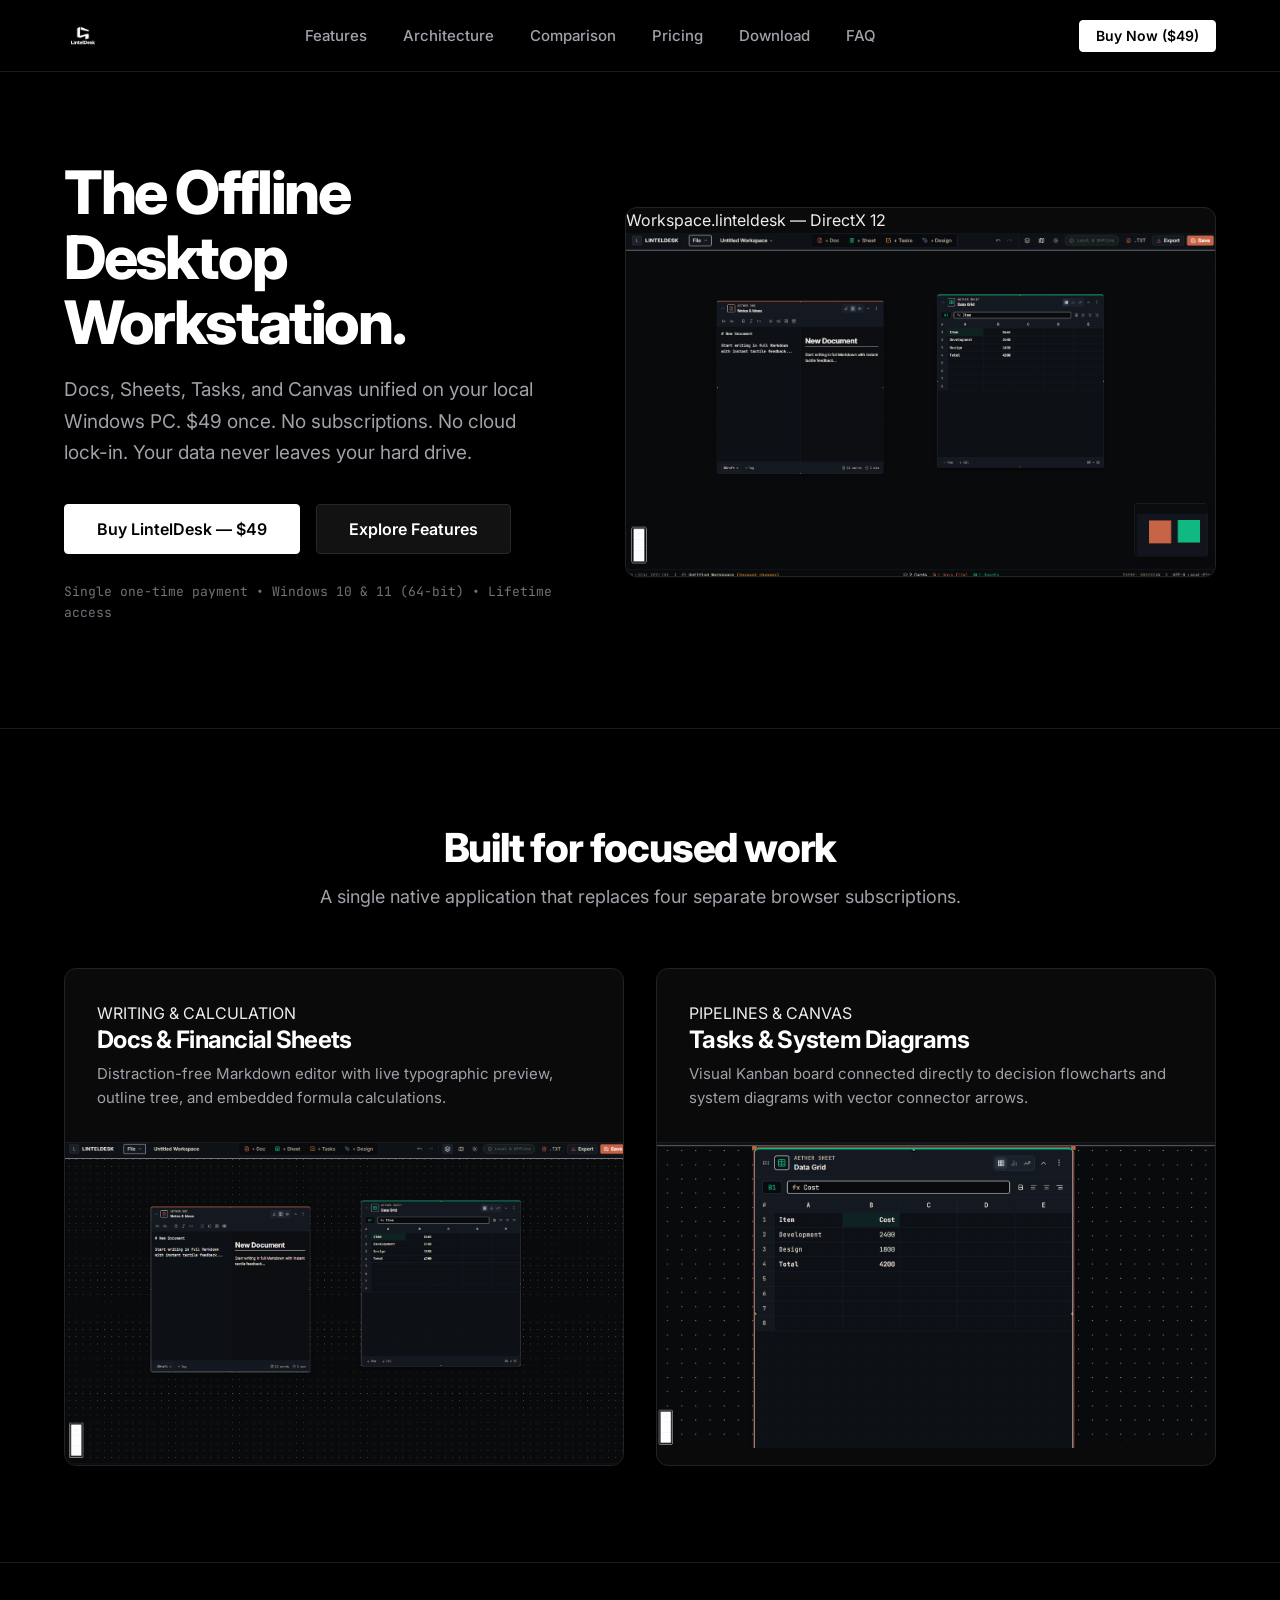
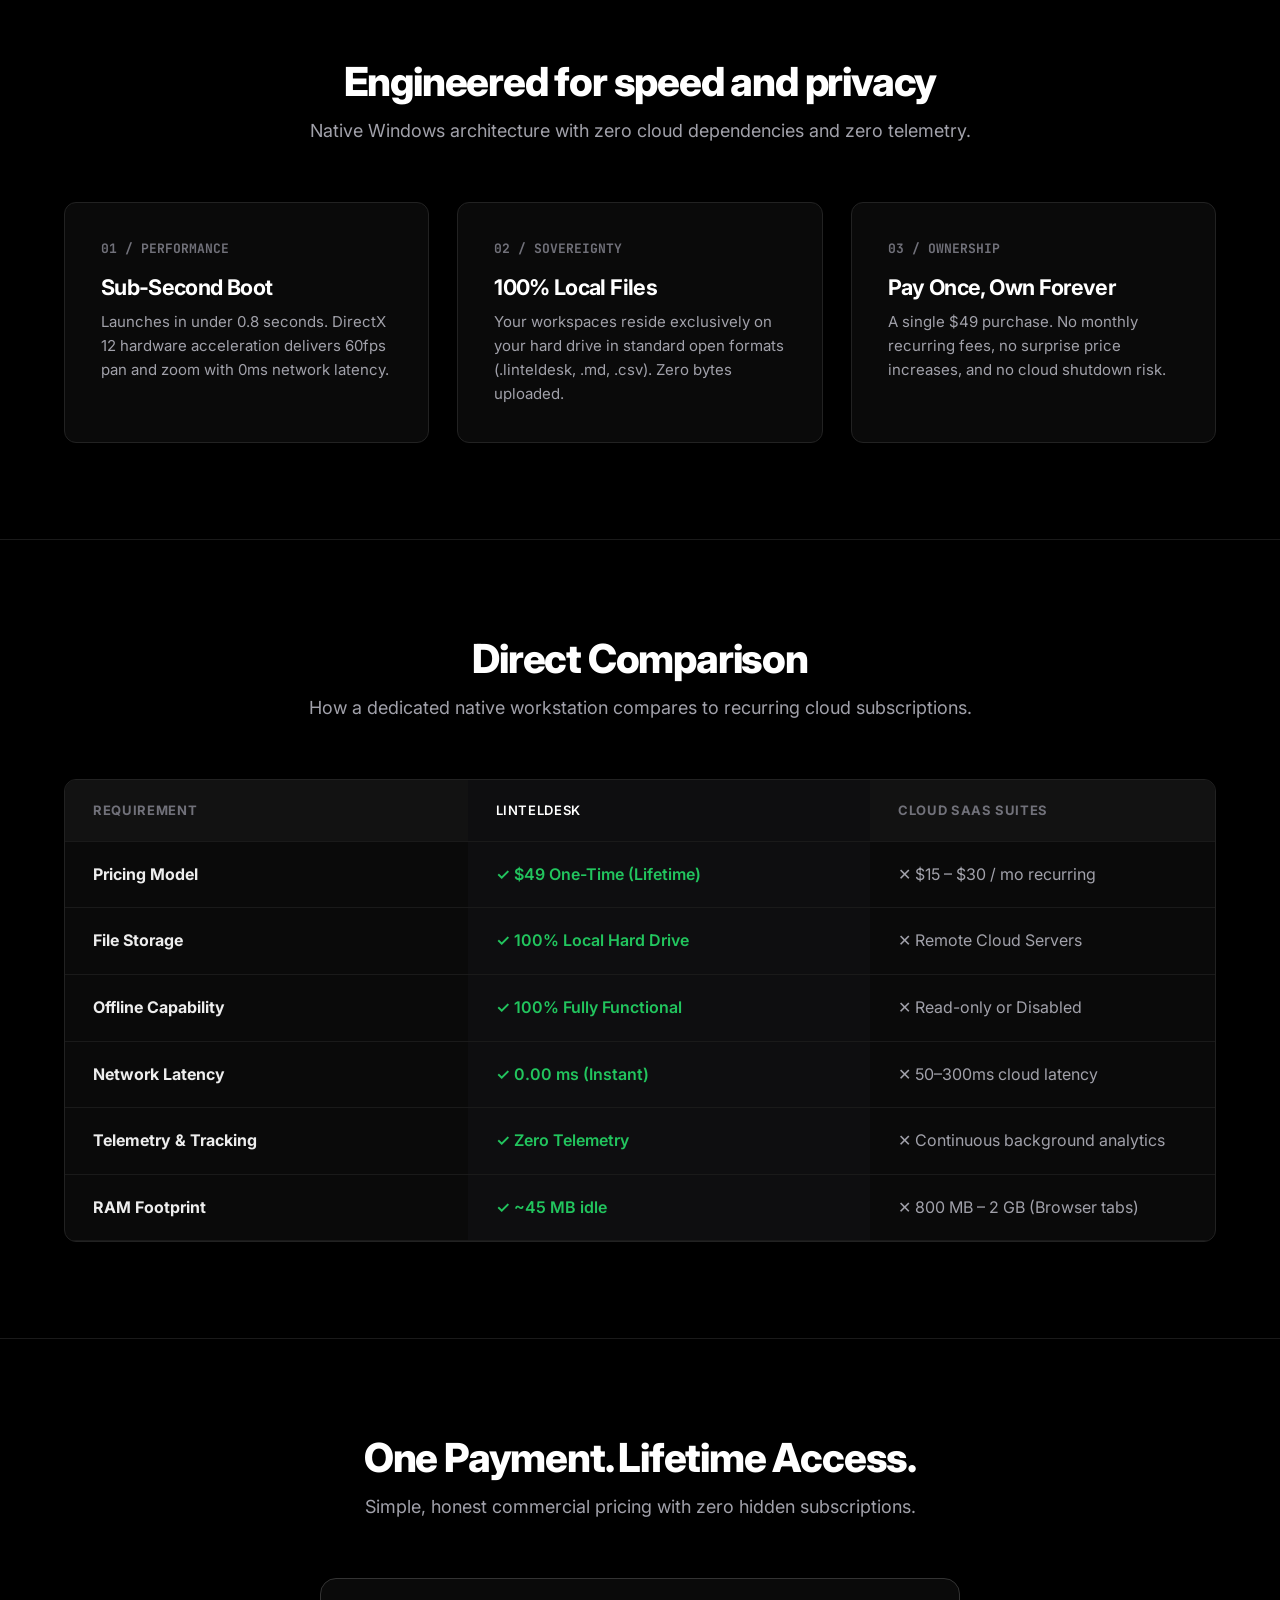
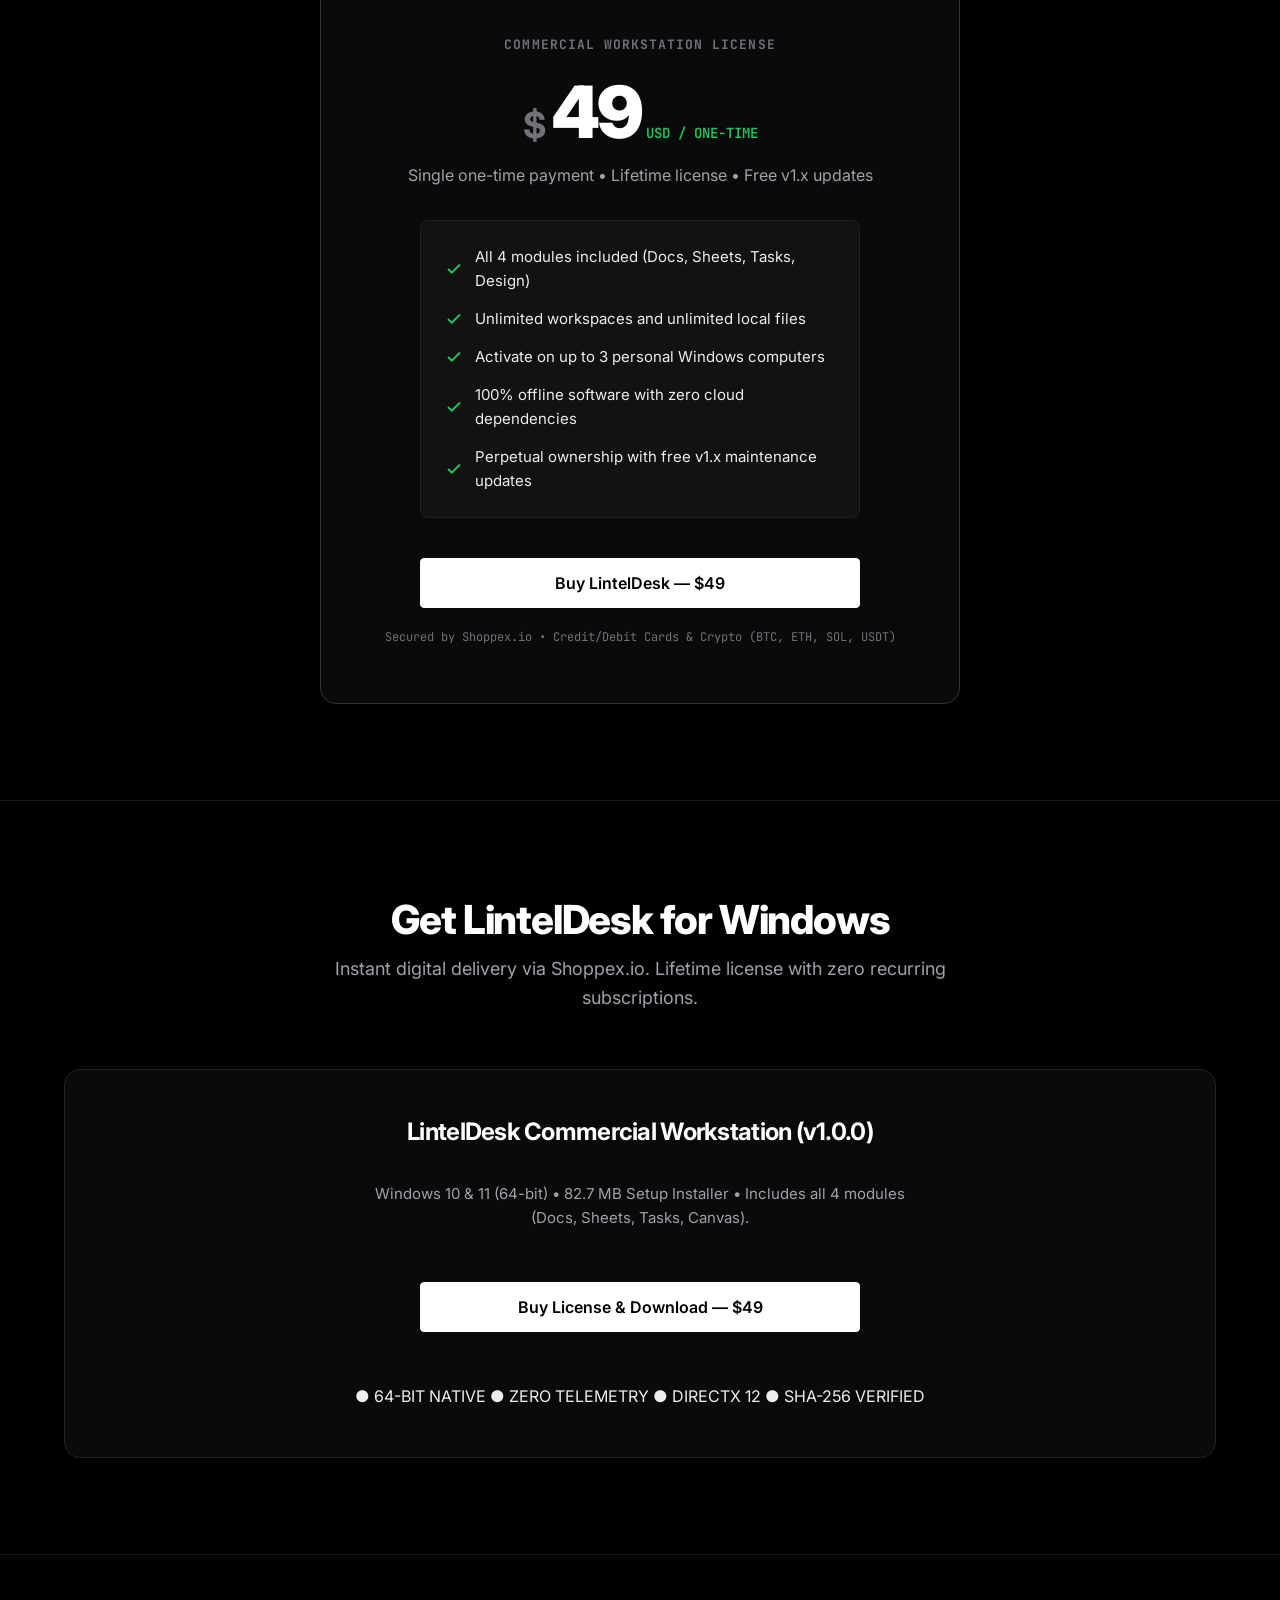
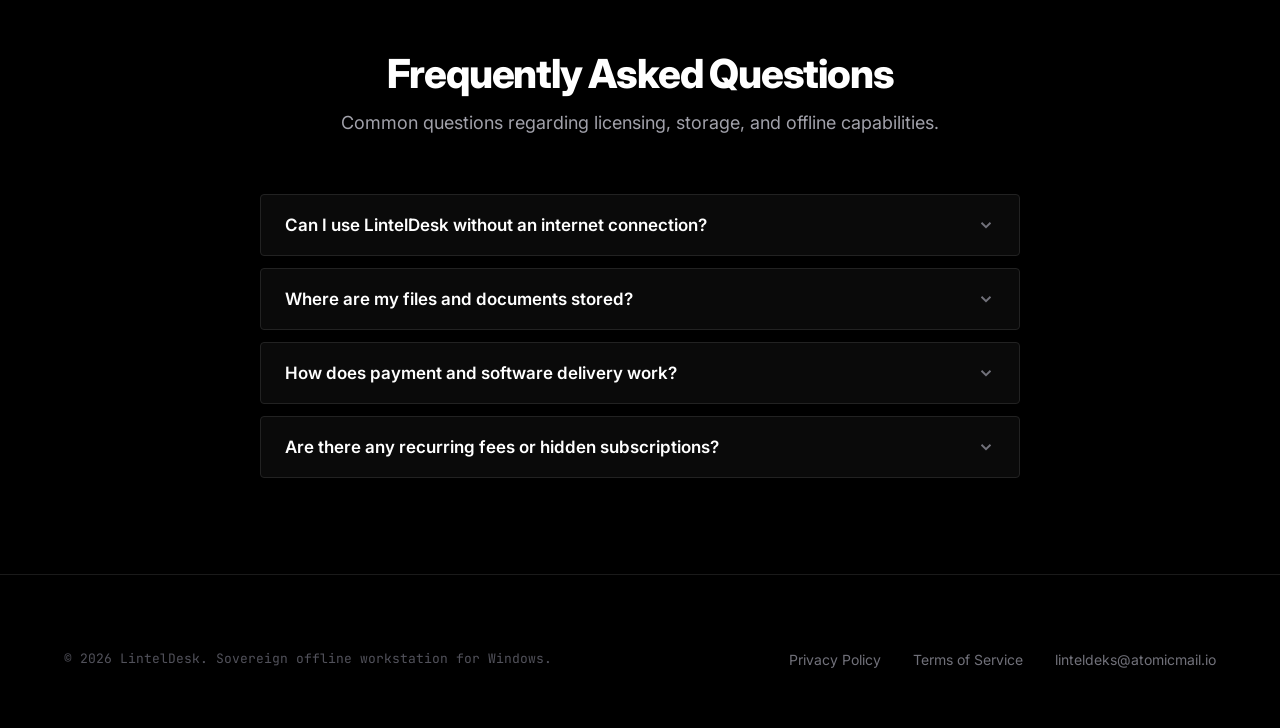
==== index.html @ 16b90970 "Update print statement from 'Hello' to 'Goodbye'" ====
<!DOCTYPE html>
<html lang="en">
<head>
  <meta charset="UTF-8" />
  <meta name="viewport" content="width=device-width, initial-scale=1.0" />
  <title>LintelDesk — The Offline Desktop Workstation for Windows</title>
  
  <meta name="description" content="Docs, Sheets, Tasks, and Canvas unified on your local machine. $49 once. No subscriptions. No cloud lock-in." />
  <meta name="theme-color" content="#000000" />

  <link rel="preconnect" href="https://fonts.googleapis.com" />
  <link rel="preconnect" href="https://fonts.gstatic.com" crossorigin />
  <link href="https://fonts.googleapis.com/css2?family=Inter:wght@400;500;600;700;800;900&family=JetBrains+Mono:wght@400;500;600;700&display=swap" rel="stylesheet" />

  <link rel="stylesheet" href="styles.css" />

  <script type="application/ld+json">
  {
    "@context": "https://schema.org",
    "@type": "SoftwareApplication",
    "name": "LintelDesk",
    "operatingSystem": "Windows 10, Windows 11 (64-bit)",
    "applicationCategory": "ProductivityApplication",
    "offers": {
      "@type": "Offer",
      "price": "49.00",
      "priceCurrency": "USD"
    }
  }
  </script>
</head>
<body>

  <!-- Top Navigation -->
  <header class="header">
    <div class="container nav-row">
      <a href="#hero" class="brand-link" aria-label="LintelDesk Home">
        <img src="images/logo.png" alt="LintelDesk Logo" class="brand-logo-img" />
      </a>

      <nav>
        <ul class="nav-menu">
          <li><a href="#features" class="nav-link">Features</a></li>
          <li><a href="#architecture" class="nav-link">Architecture</a></li>
          <li><a href="#comparison" class="nav-link">Comparison</a></li>
          <li><a href="#pricing" class="nav-link">Pricing</a></li>
          <li><a href="#download" class="nav-link">Download</a></li>
          <li><a href="#faq" class="nav-link">FAQ</a></li>
        </ul>
      </nav>

      <div style="display: flex; align-items: center; gap: 1rem;">
        <a href="https://checkout.shoppex.io/pay/pl_1790201548_01a0cc23-e24a-76c8-9da7-486e7e6eb278_e0582c93fb455dad34afa04b" target="_blank" rel="noopener noreferrer" class="btn btn-primary btn-sm">
          Buy Now ($49)
        </a>
        <button class="mobile-toggle" aria-label="Open Menu">
          <svg width="20" height="20" viewBox="0 0 24 24" fill="none" stroke="currentColor" stroke-width="2"><line x1="3" y1="12" x2="21" y2="12"></line><line x1="3" y1="6" x2="21" y2="6"></line><line x1="3" y1="18" x2="21" y2="18"></line></svg>
        </button>
      </div>
    </div>
  </header>

  <main>
    <!-- Hero Section -->
    <section class="hero" id="hero">
      <div class="container hero-grid">
        
        <div class="hero-content">
          <h1>
            The Offline Desktop Workstation.
          </h1>

          <p>
            Docs, Sheets, Tasks, and Canvas unified on your local Windows PC. $49 once. No subscriptions. No cloud lock-in. Your data never leaves your hard drive.
          </p>

          <div class="hero-actions">
            <a href="https://checkout.shoppex.io/pay/pl_1790201548_01a0cc23-e24a-76c8-9da7-486e7e6eb278_e0582c93fb455dad34afa04b" target="_blank" rel="noopener noreferrer" class="btn btn-primary btn-lg">
              Buy LintelDesk — $49
            </a>
            <a href="#features" class="btn btn-secondary btn-lg">
              Explore Features
            </a>
          </div>

          <div class="hero-meta">
            Single one-time payment • Windows 10 &amp; 11 (64-bit) • Lifetime access
          </div>
        </div>

        <div class="hero-visual">
          <div class="hero-frame">
            <div class="window-topbar">
              <div class="window-dots">
                <span class="w-dot"></span>
                <span class="w-dot"></span>
                <span class="w-dot"></span>
              </div>
              <div class="window-tab-title">Workspace.linteldesk — DirectX 12</div>
              <div style="width: 36px;"></div>
            </div>
            <img src="images/workstation-canvas.png" alt="LintelDesk Workstation Interface" />
          </div>
        </div>

      </div>
    </section>

    <div class="section-divider"></div>

    <!-- Core Features Showcase -->
    <section class="section" id="features">
      <div class="container">
        
        <div class="section-head">
          <h2>Built for focused work</h2>
          <p>
            A single native application that replaces four separate browser subscriptions.
          </p>
        </div>

        <div class="features-grid">
          
          <div class="feature-card">
            <div class="feature-card-content">
              <span class="feature-tag">WRITING &amp; CALCULATION</span>
              <h3>Docs &amp; Financial Sheets</h3>
              <p>
                Distraction-free Markdown editor with live typographic preview, outline tree, and embedded formula calculations.
              </p>
            </div>
            <div class="feature-card-media">
              <img src="images/docs-split-editor.png" alt="LintelDesk Split Markdown Editor" />
            </div>
          </div>

          <div class="feature-card">
            <div class="feature-card-content">
              <span class="feature-tag">PIPELINES &amp; CANVAS</span>
              <h3>Tasks &amp; System Diagrams</h3>
              <p>
                Visual Kanban board connected directly to decision flowcharts and system diagrams with vector connector arrows.
              </p>
            </div>
            <div class="feature-card-media">
              <img src="images/tasks-canvas-diagram.png" alt="LintelDesk Kanban Sprint Board with Canvas Diagrams" />
            </div>
          </div>

        </div>

      </div>
    </section>

    <div class="section-divider"></div>

    <!-- Architecture Pillars -->
    <section class="section" id="architecture">
      <div class="container">
        
        <div class="section-head">
          <h2>Engineered for speed and privacy</h2>
          <p>
            Native Windows architecture with zero cloud dependencies and zero telemetry.
          </p>
        </div>

        <div class="pillars-grid">
          
          <div class="pillar-card">
            <span class="pillar-num">01 / PERFORMANCE</span>
            <h3>Sub-Second Boot</h3>
            <p>
              Launches in under 0.8 seconds. DirectX 12 hardware acceleration delivers 60fps pan and zoom with 0ms network latency.
            </p>
          </div>

          <div class="pillar-card">
            <span class="pillar-num">02 / SOVEREIGNTY</span>
            <h3>100% Local Files</h3>
            <p>
              Your workspaces reside exclusively on your hard drive in standard open formats (.linteldesk, .md, .csv). Zero bytes uploaded.
            </p>
          </div>

          <div class="pillar-card">
            <span class="pillar-num">03 / OWNERSHIP</span>
            <h3>Pay Once, Own Forever</h3>
            <p>
              A single $49 purchase. No monthly recurring fees, no surprise price increases, and no cloud shutdown risk.
            </p>
          </div>

        </div>

      </div>
    </section>

    <div class="section-divider"></div>

    <!-- Comparison Table -->
    <section class="section" id="comparison">
      <div class="container">
        
        <div class="section-head">
          <h2>Direct Comparison</h2>
          <p>
            How a dedicated native workstation compares to recurring cloud subscriptions.
          </p>
        </div>

        <div class="comp-card">
          <table class="comp-table">
            <thead>
              <tr>
                <th style="width: 35%;">Requirement</th>
                <th class="highlight-col" style="width: 35%;">LintelDesk</th>
                <th style="width: 30%;">Cloud SaaS Suites</th>
              </tr>
            </thead>
            <tbody>
              <tr>
                <td><strong>Pricing Model</strong></td>
                <td class="highlight-col">✓ $49 One-Time (Lifetime)</td>
                <td style="color:#A1A1AA;">✕ $15 – $30 / mo recurring</td>
              </tr>
              <tr>
                <td><strong>File Storage</strong></td>
                <td class="highlight-col">✓ 100% Local Hard Drive</td>
                <td style="color:#A1A1AA;">✕ Remote Cloud Servers</td>
              </tr>
              <tr>
                <td><strong>Offline Capability</strong></td>
                <td class="highlight-col">✓ 100% Fully Functional</td>
                <td style="color:#A1A1AA;">✕ Read-only or Disabled</td>
              </tr>
              <tr>
                <td><strong>Network Latency</strong></td>
                <td class="highlight-col">✓ 0.00 ms (Instant)</td>
                <td style="color:#A1A1AA;">✕ 50–300ms cloud latency</td>
              </tr>
              <tr>
                <td><strong>Telemetry &amp; Tracking</strong></td>
                <td class="highlight-col">✓ Zero Telemetry</td>
                <td style="color:#A1A1AA;">✕ Continuous background analytics</td>
              </tr>
              <tr>
                <td><strong>RAM Footprint</strong></td>
                <td class="highlight-col">✓ ~45 MB idle</td>
                <td style="color:#A1A1AA;">✕ 800 MB – 2 GB (Browser tabs)</td>
              </tr>
            </tbody>
          </table>
        </div>

      </div>
    </section>

    <div class="section-divider"></div>

    <!-- Pricing Section -->
    <section class="section" id="pricing">
      <div class="container">
        
        <div class="section-head">
          <h2>One Payment. Lifetime Access.</h2>
          <p>
            Simple, honest commercial pricing with zero hidden subscriptions.
          </p>
        </div>

        <div class="pricing-wrapper">
          <div class="pricing-card">
            
            <div class="pricing-plan-title">
              Commercial Workstation License
            </div>

            <div class="pricing-price-row">
              <span class="pricing-currency">$</span>
              <span class="pricing-number">49</span>
              <span class="pricing-term">USD / ONE-TIME</span>
            </div>

            <p class="pricing-desc">
              Single one-time payment • Lifetime license • Free v1.x updates
            </p>

            <ul class="pricing-features-list">
              <li class="pricing-feature-line">
                <svg width="18" height="18" viewBox="0 0 24 24" fill="none" stroke="currentColor" stroke-width="2.5"><polyline points="20 6 9 17 4 12"></polyline></svg>
                <span>All 4 modules included (Docs, Sheets, Tasks, Design)</span>
              </li>
              <li class="pricing-feature-line">
                <svg width="18" height="18" viewBox="0 0 24 24" fill="none" stroke="currentColor" stroke-width="2.5"><polyline points="20 6 9 17 4 12"></polyline></svg>
                <span>Unlimited workspaces and unlimited local files</span>
              </li>
              <li class="pricing-feature-line">
                <svg width="18" height="18" viewBox="0 0 24 24" fill="none" stroke="currentColor" stroke-width="2.5"><polyline points="20 6 9 17 4 12"></polyline></svg>
                <span>Activate on up to 3 personal Windows computers</span>
              </li>
              <li class="pricing-feature-line">
                <svg width="18" height="18" viewBox="0 0 24 24" fill="none" stroke="currentColor" stroke-width="2.5"><polyline points="20 6 9 17 4 12"></polyline></svg>
                <span>100% offline software with zero cloud dependencies</span>
              </li>
              <li class="pricing-feature-line">
                <svg width="18" height="18" viewBox="0 0 24 24" fill="none" stroke="currentColor" stroke-width="2.5"><polyline points="20 6 9 17 4 12"></polyline></svg>
                <span>Perpetual ownership with free v1.x maintenance updates</span>
              </li>
            </ul>

            <a href="https://checkout.shoppex.io/pay/pl_1790201548_01a0cc23-e24a-76c8-9da7-486e7e6eb278_e0582c93fb455dad34afa04b" target="_blank" rel="noopener noreferrer" class="btn btn-primary btn-lg" style="width: 100%; max-width: 440px;">
              Buy LintelDesk — $49
            </a>

            <div class="payment-badges-row">
              Secured by Shoppex.io • Credit/Debit Cards &amp; Crypto (BTC, ETH, SOL, USDT)
            </div>

          </div>
        </div>

      </div>
    </section>

    <div class="section-divider"></div>

    <!-- Access Section -->
    <section class="section" id="download">
      <div class="container">
        
        <div class="section-head">
          <h2>Get LintelDesk for Windows</h2>
          <p>
            Instant digital delivery via Shoppex.io. Lifetime license with zero recurring subscriptions.
          </p>
        </div>

        <div class="download-card" style="text-align: center; align-items: center;">
          <h3 style="font-size: 1.5rem; margin-bottom: 0.5rem;">LintelDesk Commercial Workstation (v1.0.0)</h3>
          <p style="font-size: 0.9375rem; color: var(--text-secondary); max-width: 540px; margin-bottom: 1.5rem;">
            Windows 10 &amp; 11 (64-bit) • 82.7 MB Setup Installer • Includes all 4 modules (Docs, Sheets, Tasks, Canvas).
          </p>

          <a href="https://checkout.shoppex.io/pay/pl_1790201548_01a0cc23-e24a-76c8-9da7-486e7e6eb278_e0582c93fb455dad34afa04b" target="_blank" rel="noopener noreferrer" class="btn btn-primary btn-lg" style="width: 100%; max-width: 440px;">
            Buy License &amp; Download — $49
          </a>

          <div class="download-specs-bar" style="margin-top: 1.5rem;">
            <span>● 64-BIT NATIVE</span>
            <span>● ZERO TELEMETRY</span>
            <span>● DIRECTX 12</span>
            <span>● SHA-256 VERIFIED</span>
          </div>
        </div>

      </div>
    </section>

    <div class="section-divider"></div>

    <!-- FAQ Section -->
    <section class="section" id="faq">
      <div class="container">
        
        <div class="section-head">
          <h2>Frequently Asked Questions</h2>
          <p>Common questions regarding licensing, storage, and offline capabilities.</p>
        </div>

        <div class="faq-container">
          
          <div class="faq-item">
            <button class="faq-trigger">
              <span>Can I use LintelDesk without an internet connection?</span>
              <svg class="faq-icon" width="18" height="18" viewBox="0 0 24 24" fill="none" stroke="currentColor" stroke-width="2.5"><polyline points="6 9 12 15 18 9"></polyline></svg>
            </button>
            <div class="faq-content">
              <p>
                Yes, 100%. LintelDesk is built as an offline desktop workstation. Once downloaded, you can use it indefinitely with zero network connectivity.
              </p>
            </div>
          </div>

          <div class="faq-item">
            <button class="faq-trigger">
              <span>Where are my files and documents stored?</span>
              <svg class="faq-icon" width="18" height="18" viewBox="0 0 24 24" fill="none" stroke="currentColor" stroke-width="2.5"><polyline points="6 9 12 15 18 9"></polyline></svg>
            </button>
            <div class="faq-content">
              <p>
                All your files are stored locally on your hard drive in standard open formats (.linteldesk, .md, .csv, .json, .png). We never access, store, or transmit your documents.
              </p>
            </div>
          </div>

          <div class="faq-item">
            <button class="faq-trigger">
              <span>How does payment and software delivery work?</span>
              <svg class="faq-icon" width="18" height="18" viewBox="0 0 24 24" fill="none" stroke="currentColor" stroke-width="2.5"><polyline points="6 9 12 15 18 9"></polyline></svg>
            </button>
            <div class="faq-content">
              <p>
                Payments are securely processed via Shoppex.io with Credit/Debit cards or Cryptocurrency. Immediately after purchase, you are redirected directly to download your software installer.
              </p>
            </div>
          </div>

          <div class="faq-item">
            <button class="faq-trigger">
              <span>Are there any recurring fees or hidden subscriptions?</span>
              <svg class="faq-icon" width="18" height="18" viewBox="0 0 24 24" fill="none" stroke="currentColor" stroke-width="2.5"><polyline points="6 9 12 15 18 9"></polyline></svg>
            </button>
            <div class="faq-content">
              <p>
                None. LintelDesk is strictly a single one-time payment of $49 USD. There are no subscriptions, monthly fees, or paywalled features.
              </p>
            </div>
          </div>

        </div>

      </div>
    </section>

  </main>

  <!-- Clean Minimalist Footer -->
  <footer class="footer">
    <div class="container footer-inner">
      <div class="footer-copy">
        © 2026 LintelDesk. Sovereign offline workstation for Windows.
      </div>

      <ul class="footer-links-list">
        <li><a href="privacy.html" class="footer-link">Privacy Policy</a></li>
        <li><a href="terms.html" class="footer-link">Terms of Service</a></li>
        <li><a href="mailto:linteldeks@atomicmail.io" class="footer-link">linteldeks@atomicmail.io</a></li>
      </ul>
    </div>
  </footer>

  <script src="app.js"></script>
</body>
</html>
---- styles.css ----
﻿/* ==========================================================================
   LINTELDESK — Premium Monochromatic Workstation Design System
   Pure Black, High-Contrast Typography, Real Hardware Software Aesthetic
   ========================================================================== */

:root {
  /* Solid Pure Black & Minimalist Dark Surfaces */
  --bg-black: #000000;
  --bg-surface-1: #0A0A0A;
  --bg-surface-2: #121212;
  --bg-surface-3: #18181B;
  --bg-surface-hover: #202024;
  
  /* Precision 1px Structural Borders */
  --border-subtle: #222222;
  --border-muted: #1A1A1A;
  --border-strong: #333333;
  --border-white: #FFFFFF;
  
  /* High-Contrast Typography */
  --text-white: #FFFFFF;
  --text-primary: #EDEDED;
  --text-secondary: #A1A1AA;
  --text-muted: #71717A;
  --text-dim: #52525B;
  
  /* Pure Monochrome Action States */
  --btn-primary-bg: #FFFFFF;
  --btn-primary-text: #000000;
  --btn-primary-hover: #E4E4E7;
  
  --btn-secondary-bg: #121212;
  --btn-secondary-text: #FFFFFF;
  --btn-secondary-border: #27272A;
  --btn-secondary-hover: #1E1E22;

  --accent-green: #22C55E;
  
  /* Typography Stack */
  --font-sans: -apple-system, BlinkMacSystemFont, "SF Pro Display", "Inter", "Segoe UI", Roboto, Helvetica, Arial, sans-serif;
  --font-mono: "JetBrains Mono", "SF Mono", Consolas, Menlo, monospace;
  
  /* Sizing & Structure */
  --header-height: 72px;
  --container-max: 1200px;
  --radius-sm: 4px;
  --radius-md: 8px;
  --radius-lg: 12px;
  --radius-xl: 16px;
  
  /* Clean Physical Elevation Shadows */
  --shadow-card: 0 4px 24px rgba(0, 0, 0, 0.9), 0 1px 2px rgba(0, 0, 0, 0.8);
  --shadow-window: 0 20px 60px rgba(0, 0, 0, 0.95), 0 1px 0 rgba(255, 255, 255, 0.08);
}

/* Global Reset */
*, *::before, *::after {
  box-sizing: border-box;
  margin: 0;
  padding: 0;
}

html {
  font-size: 16px;
  scroll-behavior: smooth;
  -webkit-font-smoothing: antialiased;
  -moz-osx-font-smoothing: grayscale;
  background-color: var(--bg-black);
  color: var(--text-primary);
}

body {
  font-family: var(--font-sans);
  line-height: 1.6;
  background-color: var(--bg-black);
  color: var(--text-primary);
  overflow-x: hidden;
}

/* Typography */
h1, h2, h3, h4 {
  color: var(--text-white);
  font-weight: 700;
  line-height: 1.15;
  letter-spacing: -0.03em;
}

p {
  color: var(--text-secondary);
  margin-bottom: 1rem;
}

p:last-child {
  margin-bottom: 0;
}

a {
  color: var(--text-white);
  text-decoration: none;
  transition: opacity 0.15s ease;
}

a:hover {
  opacity: 0.8;
}

button {
  cursor: pointer;
  font-family: inherit;
  border: none;
  background: none;
}

code, .mono {
  font-family: var(--font-mono);
}

/* Container & Sections */
.container {
  width: 100%;
  max-width: var(--container-max);
  margin: 0 auto;
  padding: 0 1.5rem;
}

.section {
  padding: 6rem 0;
}

.section-divider {
  height: 1px;
  background: var(--border-muted);
  width: 100%;
}

.section-head {
  text-align: center;
  max-width: 720px;
  margin: 0 auto 3.5rem auto;
}

.section-head h2 {
  font-size: 2.5rem;
  font-weight: 800;
  margin-bottom: 0.75rem;
}

.section-head p {
  font-size: 1.125rem;
  color: var(--text-secondary);
  line-height: 1.6;
}

/* Buttons */
.btn {
  display: inline-flex;
  align-items: center;
  justify-content: center;
  gap: 0.5rem;
  padding: 0.875rem 1.625rem;
  border-radius: var(--radius-sm);
  font-weight: 600;
  font-size: 0.9375rem;
  line-height: 1;
  transition: all 0.15s ease;
  white-space: nowrap;
}

.btn-primary {
  background-color: var(--btn-primary-bg);
  color: var(--btn-primary-text);
  border: 1px solid var(--text-white);
}

.btn-primary:hover {
  background-color: var(--btn-primary-hover);
  color: #000000;
  transform: translateY(-1px);
}

.btn-secondary {
  background-color: var(--btn-secondary-bg);
  color: var(--btn-secondary-text);
  border: 1px solid var(--btn-secondary-border);
}

.btn-secondary:hover {
  background-color: var(--btn-secondary-hover);
  border-color: var(--border-strong);
  color: #FFFFFF;
}

.btn-lg {
  padding: 1rem 2rem;
  font-size: 1rem;
}

.btn-sm {
  padding: 0.5rem 1rem;
  font-size: 0.875rem;
}

/* Header Navigation */
.header {
  position: sticky;
  top: 0;
  left: 0;
  width: 100%;
  height: var(--header-height);
  background-color: rgba(0, 0, 0, 0.92);
  backdrop-filter: blur(16px);
  -webkit-backdrop-filter: blur(16px);
  border-bottom: 1px solid var(--border-muted);
  z-index: 100;
}

.nav-row {
  display: flex;
  align-items: center;
  justify-content: space-between;
  height: 100%;
}

.brand-link {
  display: flex;
  align-items: center;
  gap: 0.75rem;
  text-decoration: none;
}

.brand-logo-img {
  height: 38px;
  width: auto;
  display: block;
  object-fit: contain;
}

.nav-menu {
  display: flex;
  align-items: center;
  gap: 2.25rem;
  list-style: none;
}

.nav-link {
  font-size: 0.9375rem;
  font-weight: 500;
  color: var(--text-secondary);
  transition: color 0.15s ease;
}

.nav-link:hover {
  color: var(--text-white);
}

.mobile-toggle {
  display: none;
  color: var(--text-white);
  padding: 0.4rem;
}

/* Hero Section */
.hero {
  padding: 5.5rem 0 6.5rem 0;
  background-color: var(--bg-black);
}

.hero-grid {
  display: grid;
  grid-template-columns: 1.05fr 1.25fr;
  gap: 4rem;
  align-items: center;
}

.hero-content h1 {
  font-size: 3.75rem;
  font-weight: 800;
  line-height: 1.08;
  letter-spacing: -0.04em;
  margin-bottom: 1.25rem;
  color: var(--text-white);
}

.hero-content p {
  font-size: 1.1875rem;
  line-height: 1.65;
  color: var(--text-secondary);
  margin-bottom: 2.25rem;
}

.hero-actions {
  display: flex;
  align-items: center;
  gap: 1rem;
  margin-bottom: 1.75rem;
  flex-wrap: wrap;
}

.hero-meta {
  font-family: var(--font-mono);
  font-size: 0.8125rem;
  color: var(--text-muted);
}

.hero-visual {
  position: relative;
}

.hero-frame {
  background: var(--bg-surface-1);
  border: 1px solid var(--border-subtle);
  border-radius: var(--radius-lg);
  overflow: hidden;
  box-shadow: var(--shadow-window);
}

.hero-frame img {
  width: 100%;
  height: auto;
  display: block;
}

/* Features Showcase */
.features-grid {
  display: grid;
  grid-template-columns: 1fr 1fr;
  gap: 2rem;
}

.feature-card {
  background: var(--bg-surface-1);
  border: 1px solid var(--border-subtle);
  border-radius: var(--radius-lg);
  overflow: hidden;
  display: flex;
  flex-direction: column;
  box-shadow: var(--shadow-card);
  transition: border-color 0.2s ease;
}

.feature-card:hover {
  border-color: var(--border-strong);
}

.feature-card-content {
  padding: 2rem;
}

.feature-card-content h3 {
  font-size: 1.5rem;
  margin-bottom: 0.5rem;
}

.feature-card-content p {
  font-size: 0.9375rem;
  color: var(--text-secondary);
  line-height: 1.6;
}

.feature-card-media {
  background: #050505;
  border-top: 1px solid var(--border-muted);
  overflow: hidden;
}

.feature-card-media img {
  width: 100%;
  height: auto;
  display: block;
}

/* Architecture Pillars */
.pillars-grid {
  display: grid;
  grid-template-columns: repeat(3, 1fr);
  gap: 1.75rem;
}

.pillar-card {
  background: var(--bg-surface-1);
  border: 1px solid var(--border-subtle);
  border-radius: var(--radius-lg);
  padding: 2.25rem;
}

.pillar-num {
  font-family: var(--font-mono);
  font-size: 0.8125rem;
  font-weight: 700;
  color: var(--text-muted);
  margin-bottom: 1rem;
  display: block;
}

.pillar-card h3 {
  font-size: 1.35rem;
  margin-bottom: 0.625rem;
}

.pillar-card p {
  font-size: 0.9375rem;
  color: var(--text-secondary);
  line-height: 1.6;
}

/* Comparison Table */
.comp-card {
  background: var(--bg-surface-1);
  border: 1px solid var(--border-subtle);
  border-radius: var(--radius-lg);
  overflow: hidden;
}

.comp-table {
  width: 100%;
  border-collapse: collapse;
  text-align: left;
}

.comp-table th, .comp-table td {
  padding: 1.25rem 1.75rem;
  border-bottom: 1px solid var(--border-muted);
}

.comp-table th {
  background: var(--bg-surface-2);
  font-size: 0.8125rem;
  font-weight: 700;
  text-transform: uppercase;
  letter-spacing: 0.05em;
  color: var(--text-muted);
}

.comp-table th.highlight-col, .comp-table td.highlight-col {
  background: #0E0E10;
  color: var(--text-white);
  font-weight: 600;
}

.comp-table td.highlight-col {
  color: var(--accent-green);
}

/* Pricing Card */
.pricing-wrapper {
  max-width: 640px;
  margin: 0 auto;
}

.pricing-card {
  background: var(--bg-surface-1);
  border: 1px solid var(--border-strong);
  border-radius: var(--radius-xl);
  padding: 3.5rem 3rem;
  text-align: center;
  box-shadow: var(--shadow-card);
}

.pricing-plan-title {
  font-family: var(--font-mono);
  font-size: 0.8125rem;
  font-weight: 700;
  text-transform: uppercase;
  letter-spacing: 0.08em;
  color: var(--text-muted);
}

.pricing-price-row {
  display: flex;
  align-items: baseline;
  justify-content: center;
  gap: 0.35rem;
  margin: 1.25rem 0 0.5rem 0;
}

.pricing-currency {
  font-size: 2.25rem;
  font-weight: 700;
  color: var(--text-muted);
}

.pricing-number {
  font-size: 4.5rem;
  font-weight: 900;
  letter-spacing: -0.05em;
  color: var(--text-white);
  line-height: 1;
}

.pricing-term {
  font-family: var(--font-mono);
  font-size: 0.875rem;
  color: var(--accent-green);
  font-weight: 600;
}

.pricing-desc {
  font-size: 1rem;
  color: var(--text-secondary);
  margin-bottom: 2rem;
}

.pricing-features-list {
  list-style: none;
  display: flex;
  flex-direction: column;
  gap: 0.875rem;
  text-align: left;
  max-width: 440px;
  margin: 0 auto 2.5rem auto;
  padding: 1.5rem;
  background: var(--bg-surface-2);
  border: 1px solid var(--border-subtle);
  border-radius: var(--radius-md);
}

.pricing-feature-line {
  display: flex;
  align-items: center;
  gap: 0.75rem;
  font-size: 0.9375rem;
  color: var(--text-primary);
}

.pricing-feature-line svg {
  color: var(--accent-green);
  flex-shrink: 0;
}

.payment-badges-row {
  font-family: var(--font-mono);
  font-size: 0.75rem;
  color: var(--text-muted);
  margin-top: 1.25rem;
}

/* Download Section */
.download-card {
  background: var(--bg-surface-1);
  border: 1px solid var(--border-subtle);
  border-radius: var(--radius-xl);
  padding: 3rem;
  display: flex;
  flex-direction: column;
  gap: 1.75rem;
}

.download-actions-row {
  display: flex;
  align-items: center;
  gap: 1.25rem;
  flex-wrap: wrap;
}

.checksum-pill {
  background: #050505;
  border: 1px solid var(--border-muted);
  border-radius: var(--radius-sm);
  padding: 0.75rem 1rem;
  font-family: var(--font-mono);
  font-size: 0.75rem;
  color: var(--text-secondary);
  word-break: break-all;
}

/* FAQ Accordion */
.faq-container {
  max-width: 760px;
  margin: 0 auto;
  display: flex;
  flex-direction: column;
  gap: 0.75rem;
}

.faq-item {
  background: var(--bg-surface-1);
  border: 1px solid var(--border-subtle);
  border-radius: var(--radius-sm);
  overflow: hidden;
}

.faq-trigger {
  width: 100%;
  padding: 1.25rem 1.5rem;
  display: flex;
  align-items: center;
  justify-content: space-between;
  gap: 1rem;
  text-align: left;
  font-size: 1.0625rem;
  font-weight: 600;
  color: var(--text-white);
}

.faq-trigger:hover {
  background: var(--bg-surface-2);
}

.faq-content {
  max-height: 0;
  overflow: hidden;
  transition: max-height 0.25s ease, padding 0.25s ease;
  padding: 0 1.5rem;
  font-size: 0.9375rem;
  color: var(--text-secondary);
  line-height: 1.6;
}

.faq-item.active .faq-content {
  padding: 0 1.5rem 1.25rem 1.5rem;
  max-height: 300px;
}

.faq-icon {
  transition: transform 0.2s ease;
  flex-shrink: 0;
  color: var(--text-muted);
}

.faq-item.active .faq-icon {
  transform: rotate(180deg);
  color: var(--text-white);
}

/* Footer */
.footer {
  border-top: 1px solid var(--border-muted);
  padding: 4.5rem 0 3.5rem 0;
  background-color: var(--bg-black);
}

.footer-inner {
  display: flex;
  justify-content: space-between;
  align-items: center;
  flex-wrap: wrap;
  gap: 1.75rem;
}

.footer-links-list {
  display: flex;
  gap: 2rem;
  list-style: none;
}

.footer-link {
  font-size: 0.875rem;
  color: var(--text-muted);
}

.footer-link:hover {
  color: var(--text-white);
}

.footer-copy {
  font-family: var(--font-mono);
  font-size: 0.8125rem;
  color: var(--text-dim);
}

/* Responsive */
@media (max-width: 960px) {
  .hero-grid {
    grid-template-columns: 1fr;
    text-align: center;
    gap: 2.5rem;
  }
  .hero-content h1 {
    font-size: 2.75rem;
  }
  .hero-actions {
    justify-content: center;
  }
  .features-grid {
    grid-template-columns: 1fr;
  }
  .pillars-grid {
    grid-template-columns: 1fr;
  }
  .nav-menu {
    display: none;
  }
  .mobile-toggle {
    display: block;
  }
}
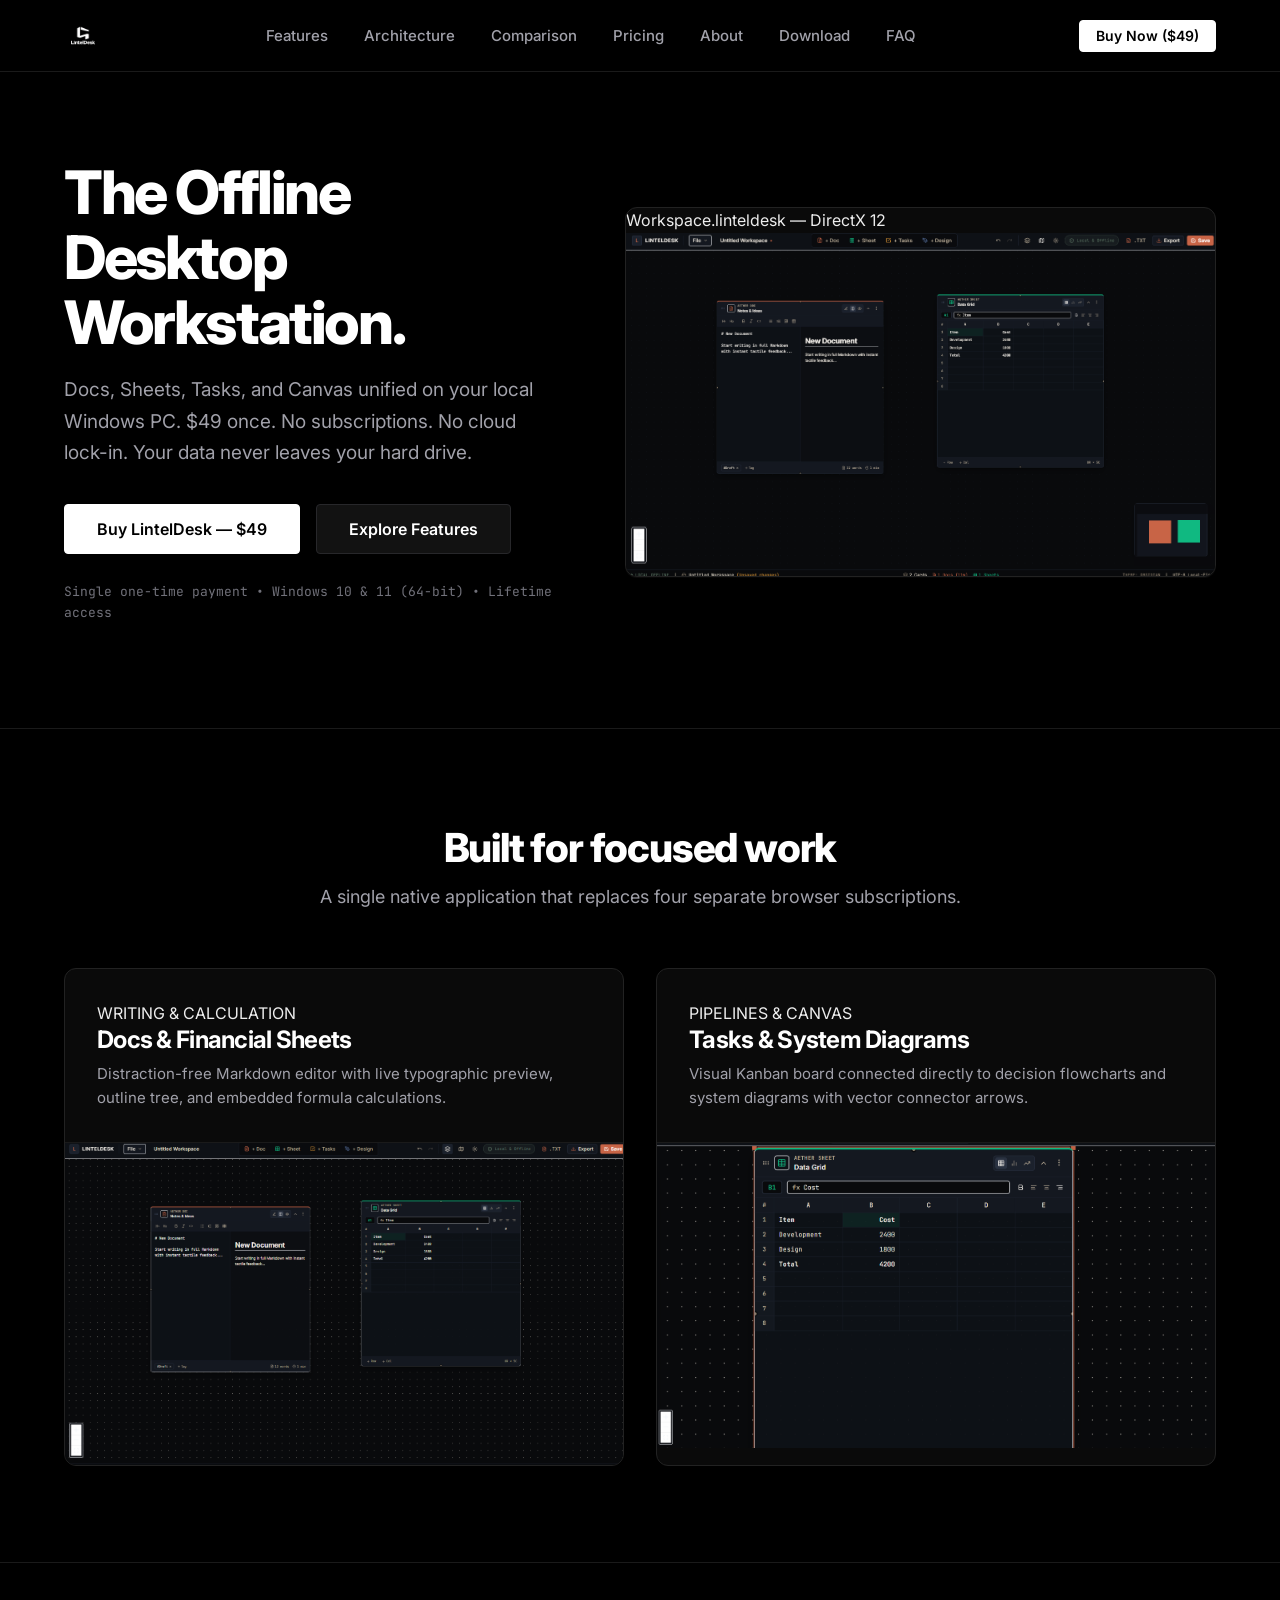
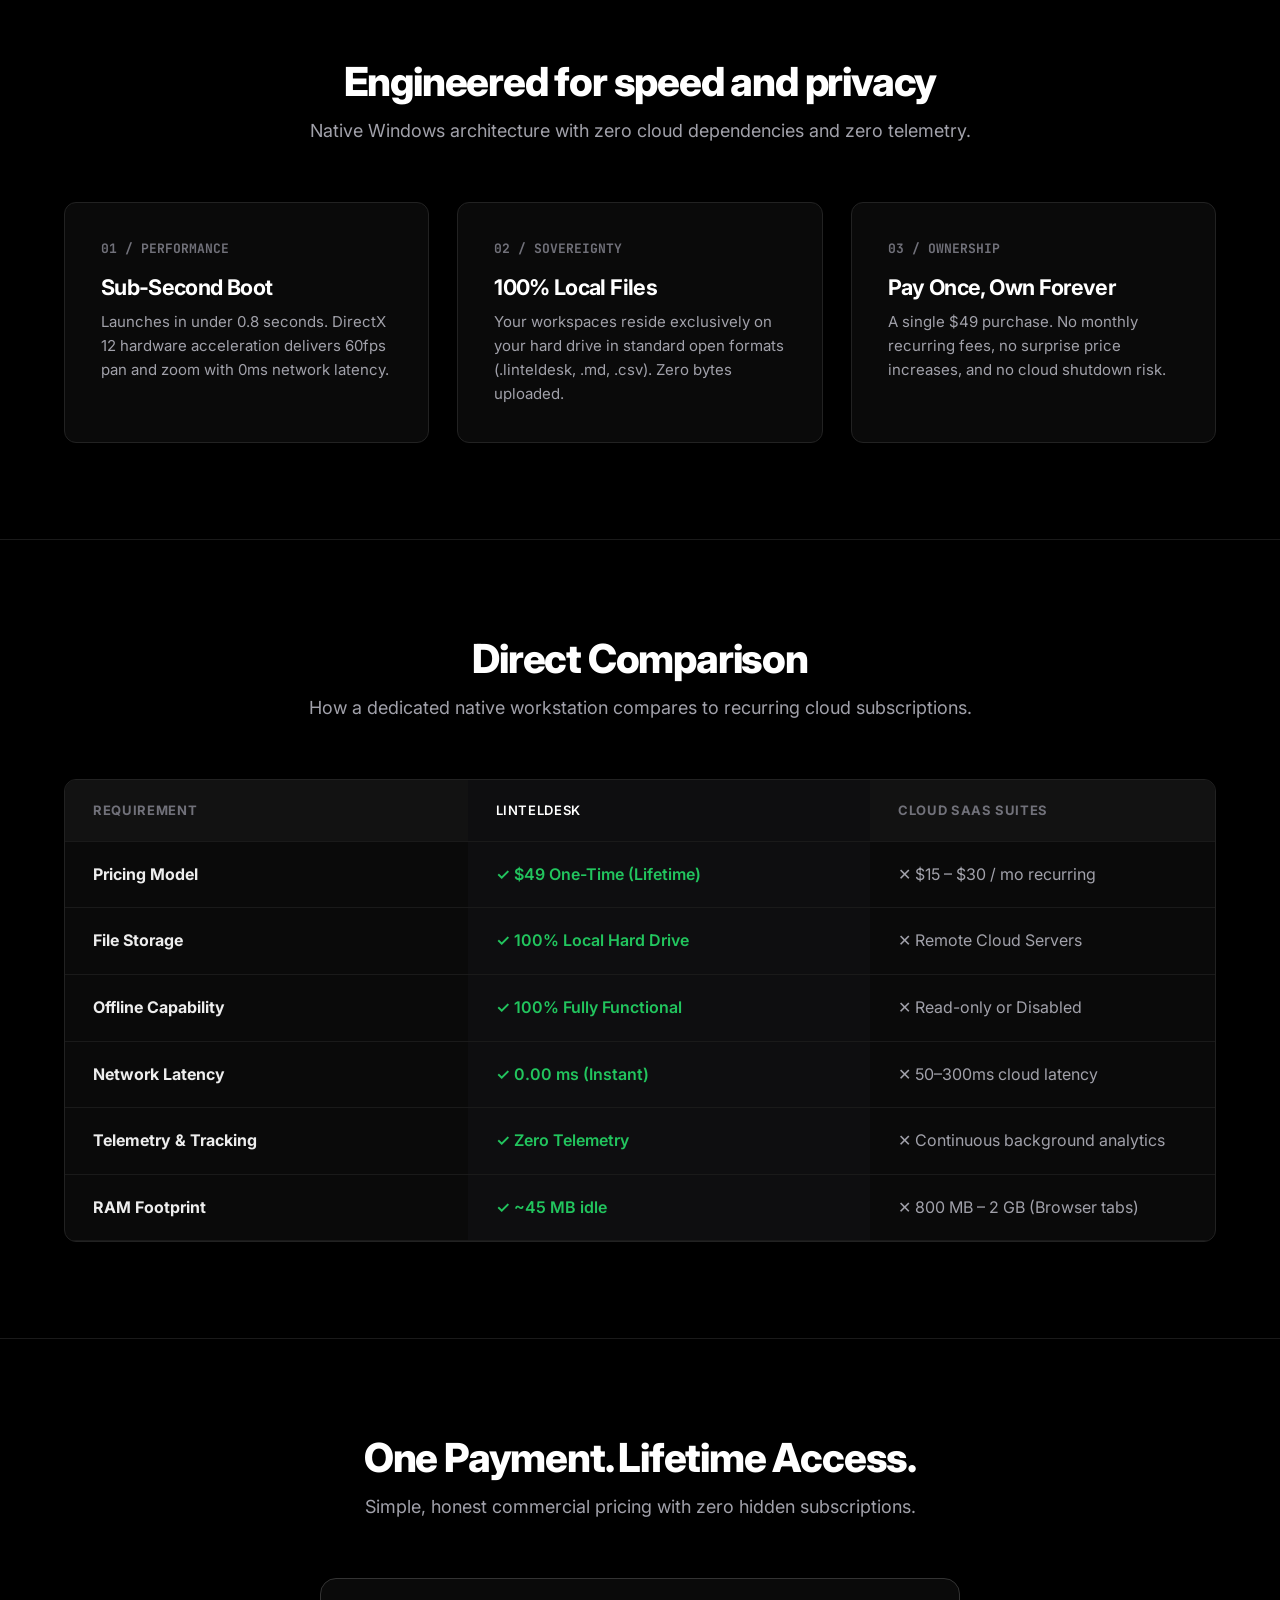
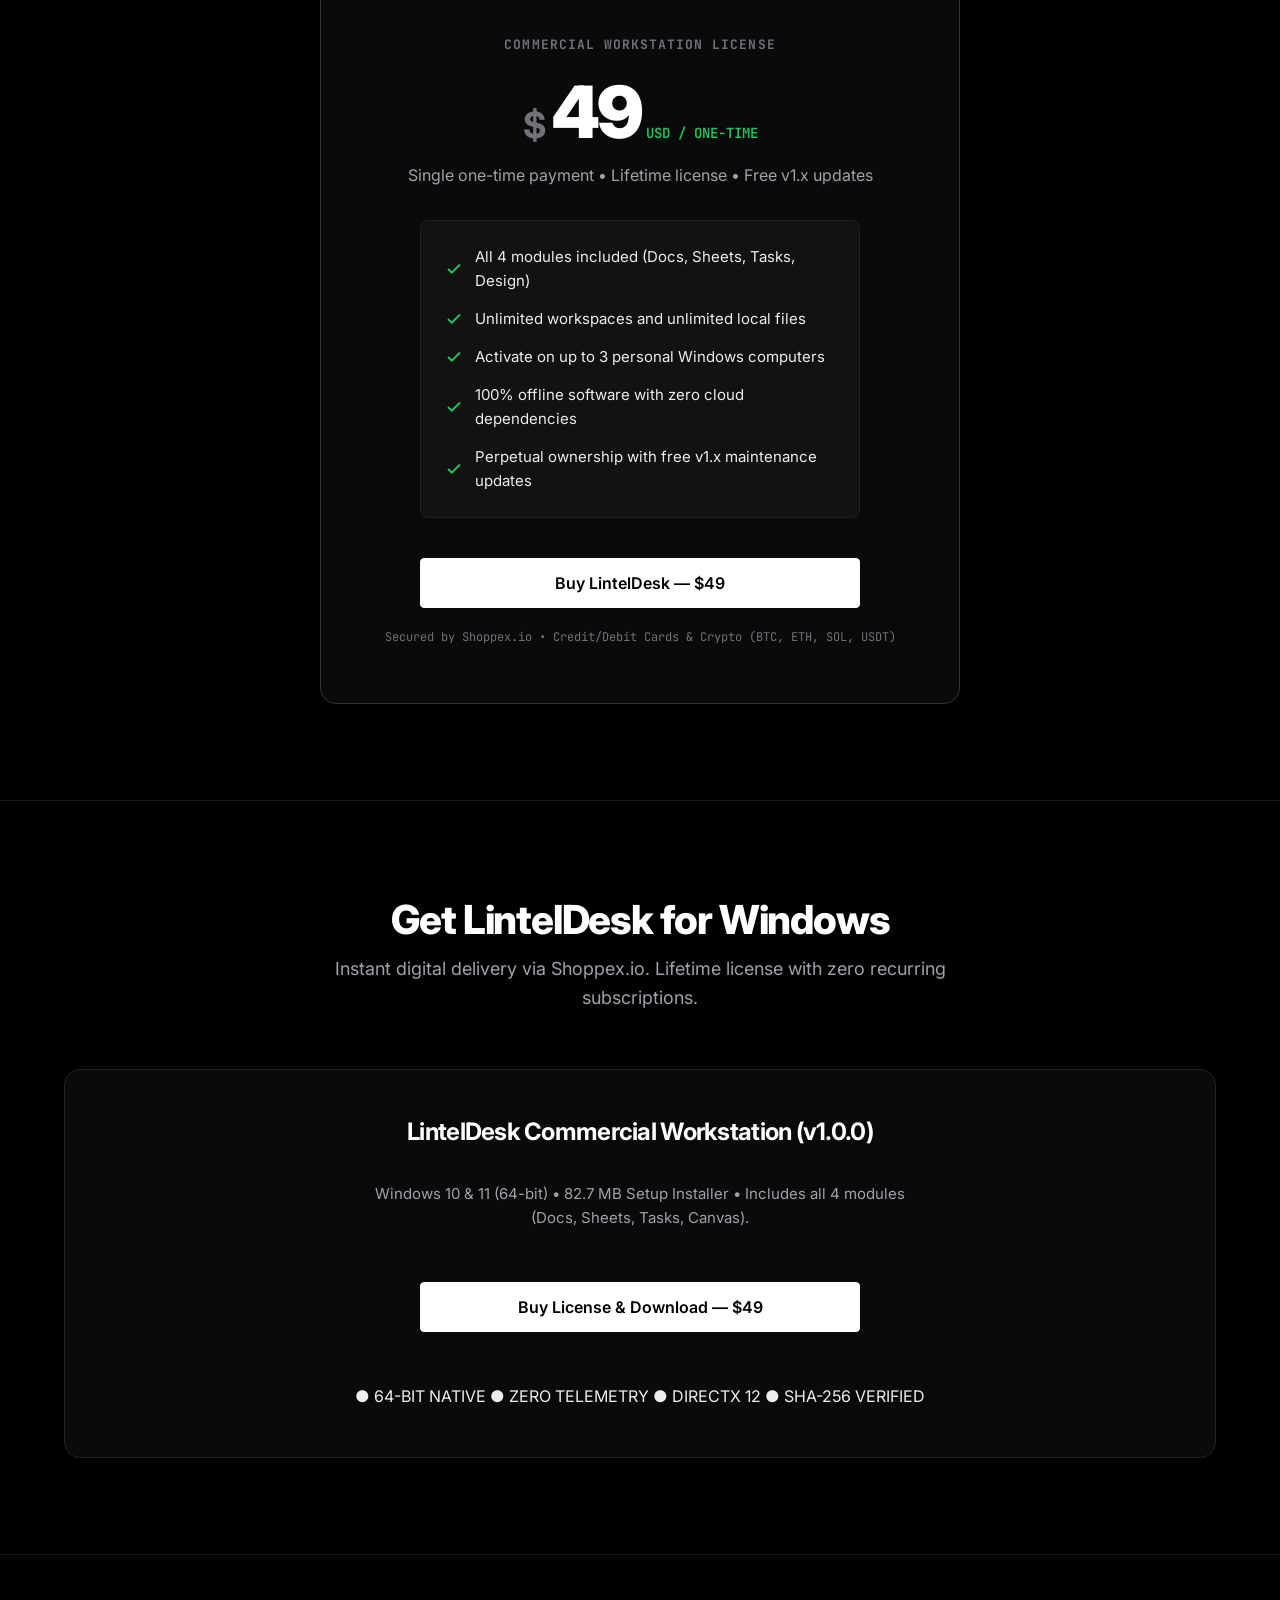
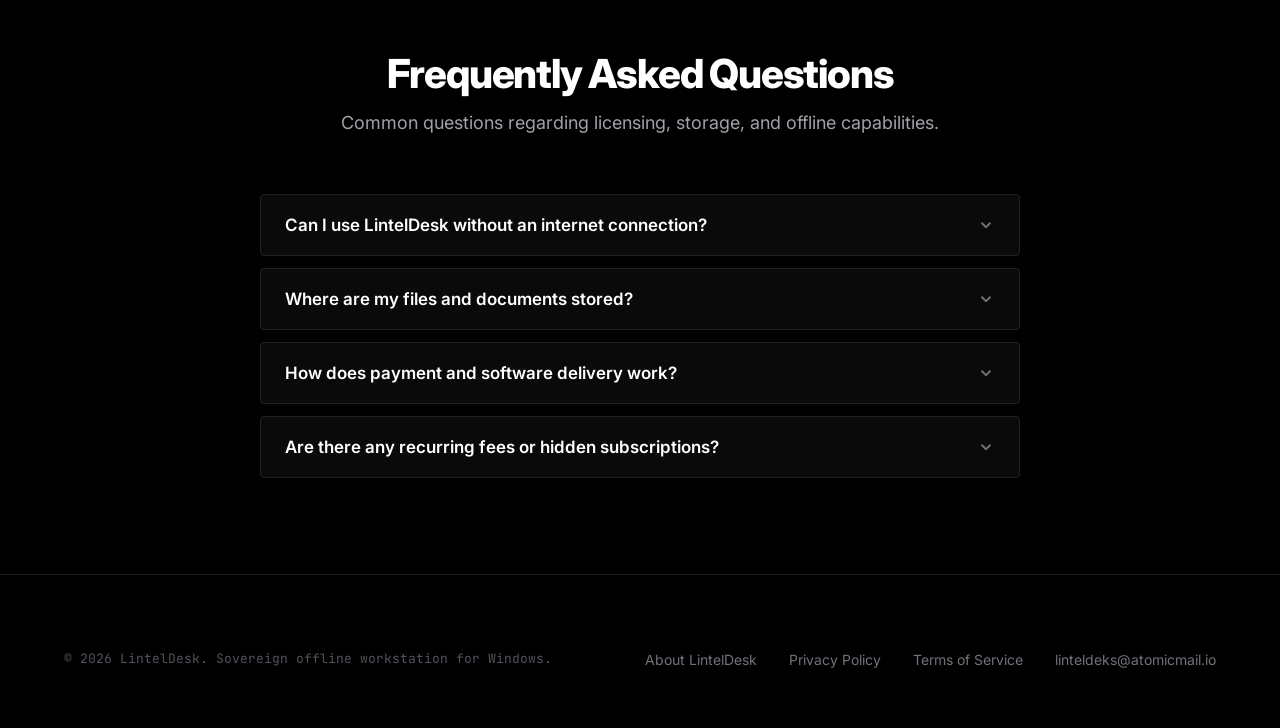
==== commit 8b1199e1: "Update print statement from 'Hello' to 'Goodbye'" ====
--- a/index.html
+++ b/index.html
@@ -7,6 +7,9 @@
   
   <meta name="description" content="Docs, Sheets, Tasks, and Canvas unified on your local machine. $49 once. No subscriptions. No cloud lock-in." />
   <meta name="theme-color" content="#000000" />
+
+  <script async src="https://pagead2.googlesyndication.com/pagead/js/adsbygoogle.js?client=ca-pub-5978906371878129"
+     crossorigin="anonymous"></script>
 
   <link rel="preconnect" href="https://fonts.googleapis.com" />
   <link rel="preconnect" href="https://fonts.gstatic.com" crossorigin />
@@ -44,6 +47,7 @@
           <li><a href="#architecture" class="nav-link">Architecture</a></li>
           <li><a href="#comparison" class="nav-link">Comparison</a></li>
           <li><a href="#pricing" class="nav-link">Pricing</a></li>
+          <li><a href="about.html" class="nav-link">About</a></li>
           <li><a href="#download" class="nav-link">Download</a></li>
           <li><a href="#faq" class="nav-link">FAQ</a></li>
         </ul>
@@ -433,6 +437,7 @@
       </div>
 
       <ul class="footer-links-list">
+        <li><a href="about.html" class="footer-link">About LintelDesk</a></li>
         <li><a href="privacy.html" class="footer-link">Privacy Policy</a></li>
         <li><a href="terms.html" class="footer-link">Terms of Service</a></li>
         <li><a href="mailto:linteldeks@atomicmail.io" class="footer-link">linteldeks@atomicmail.io</a></li>
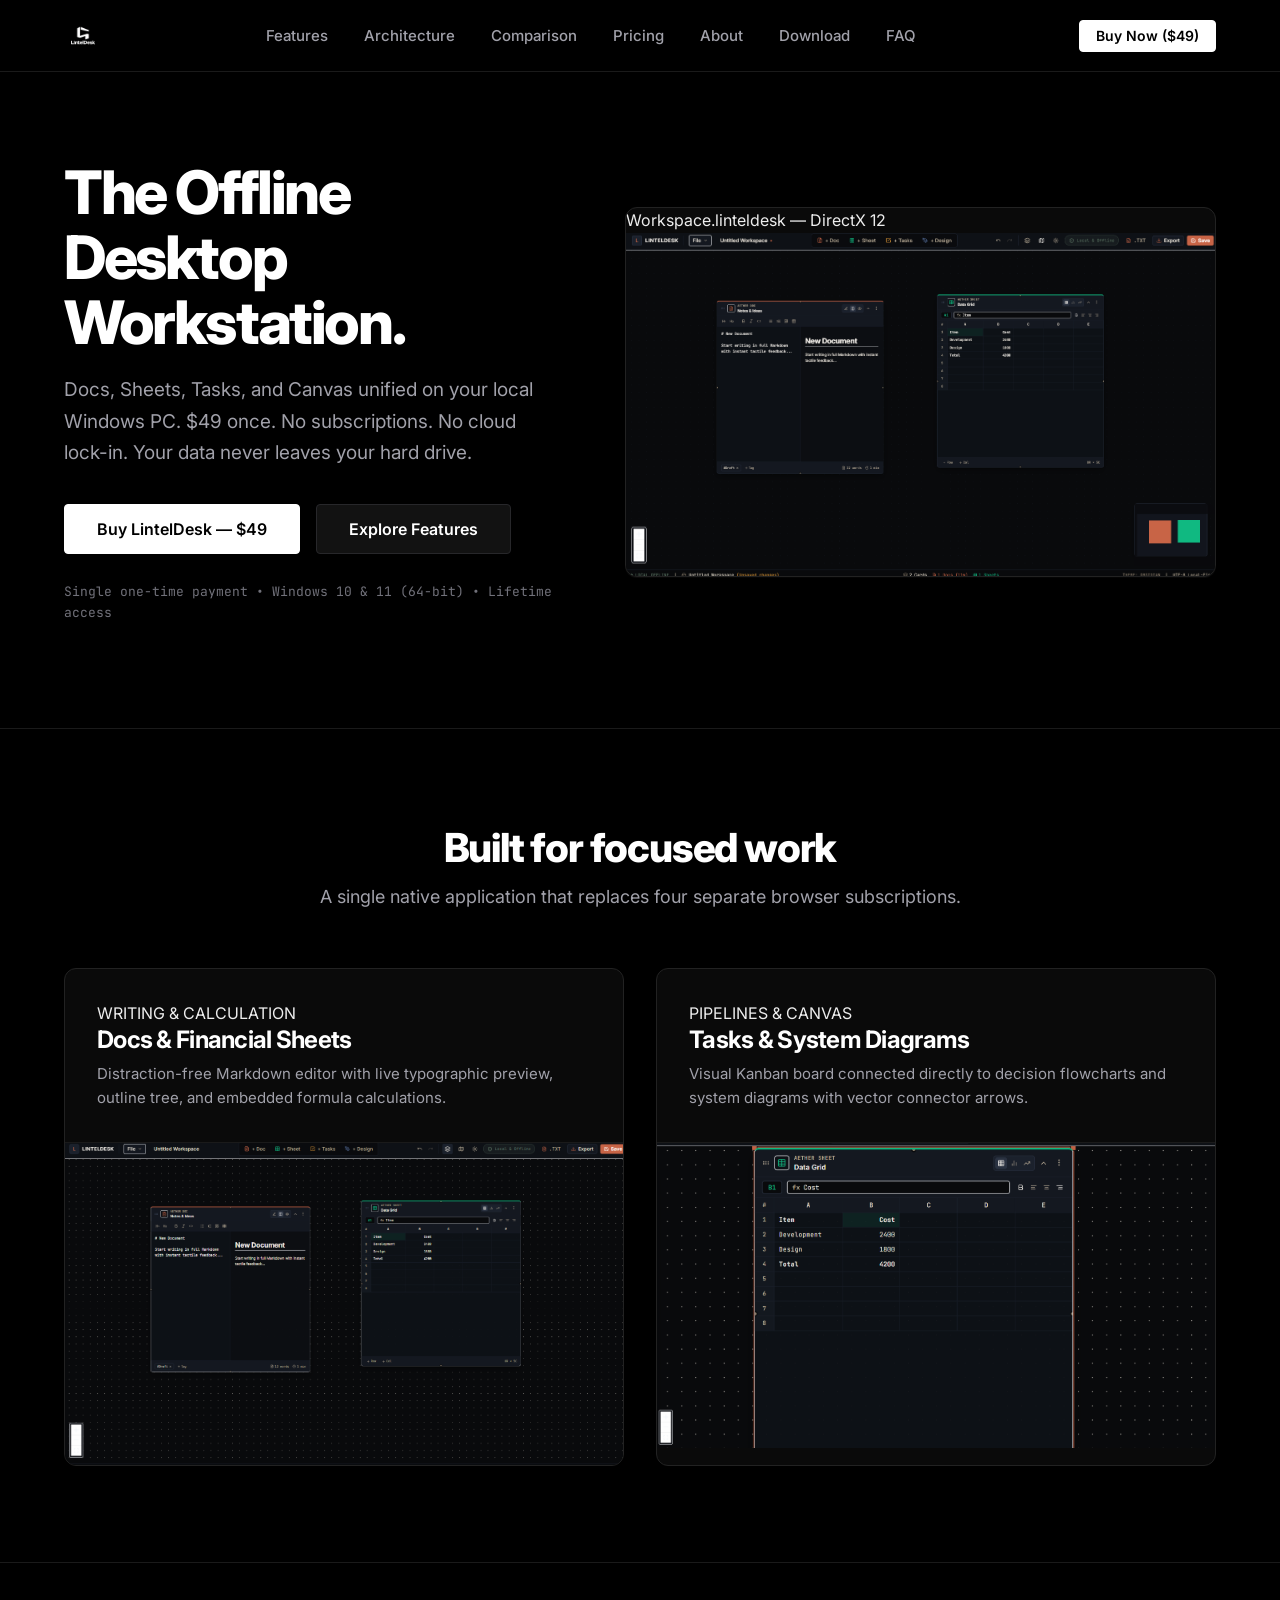
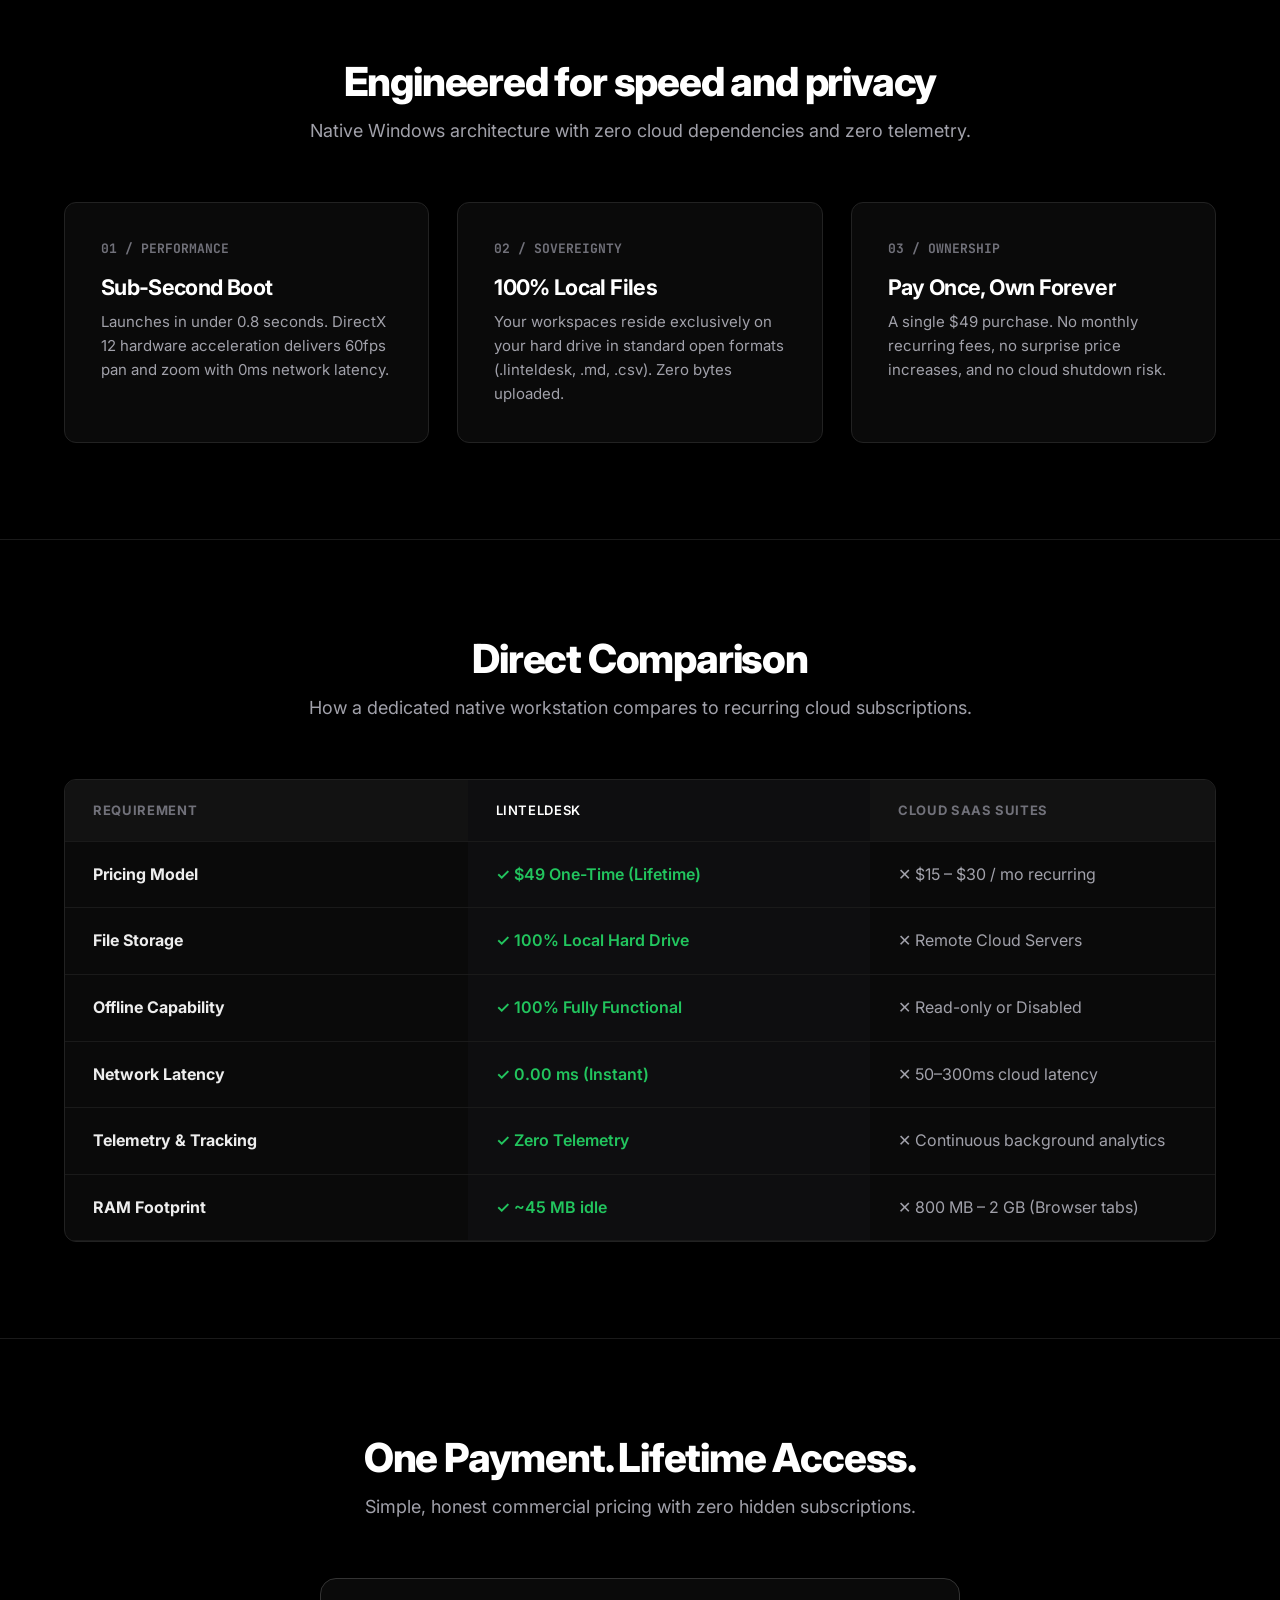
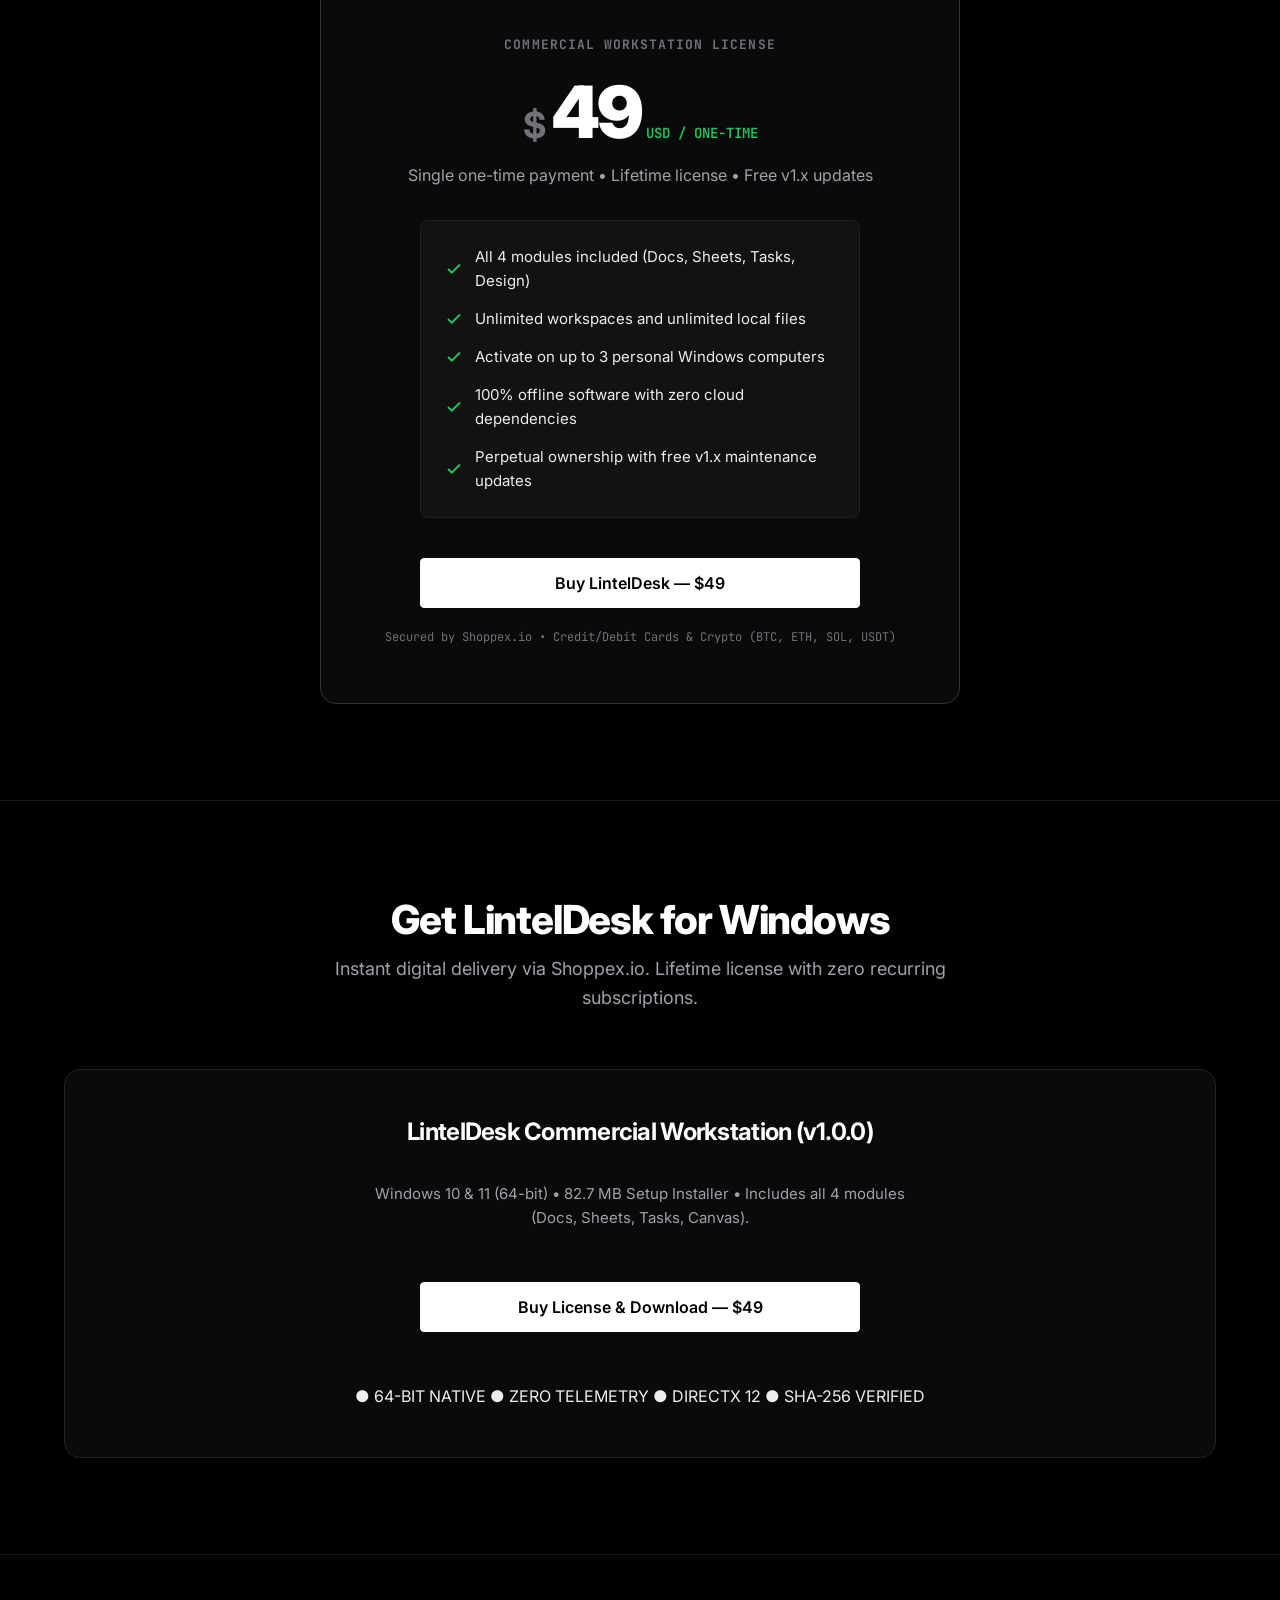
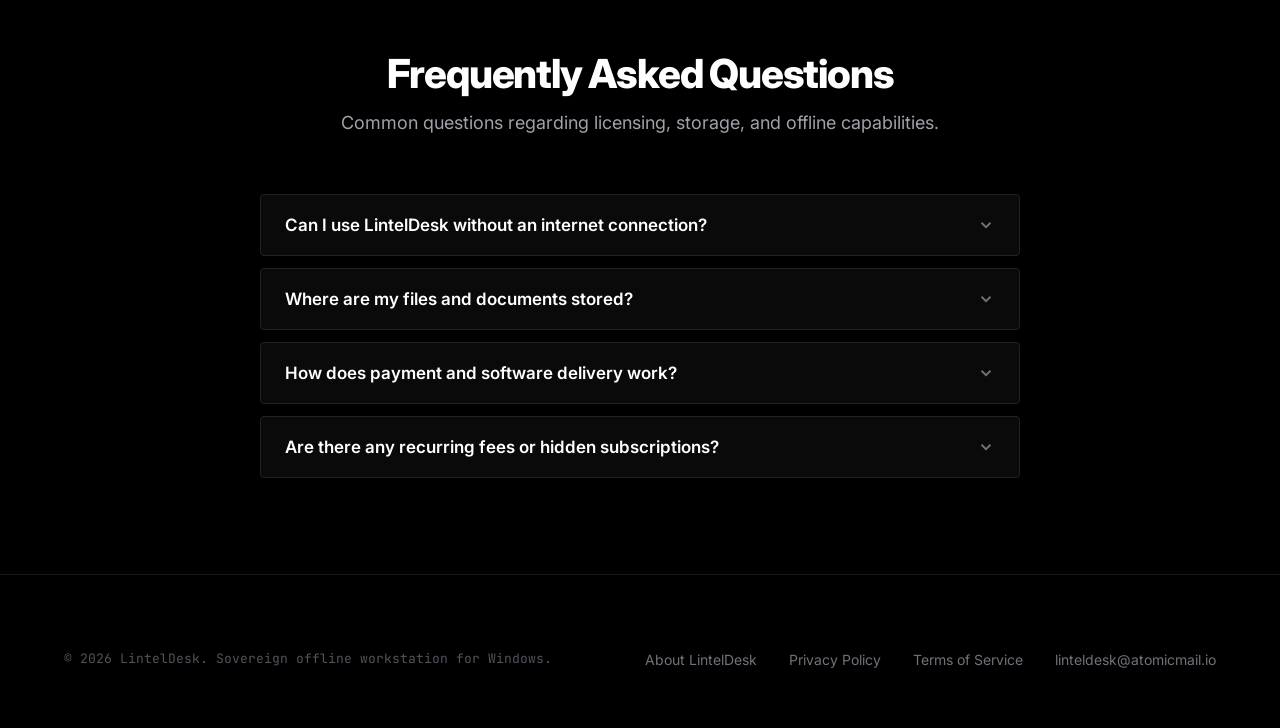
==== commit 3b5a3bee: "Update print statement from 'Hello' to 'Goodbye'" ====
--- a/index.html
+++ b/index.html
@@ -440,7 +440,7 @@
         <li><a href="about.html" class="footer-link">About LintelDesk</a></li>
         <li><a href="privacy.html" class="footer-link">Privacy Policy</a></li>
         <li><a href="terms.html" class="footer-link">Terms of Service</a></li>
-        <li><a href="mailto:linteldeks@atomicmail.io" class="footer-link">linteldeks@atomicmail.io</a></li>
+        <li><a href="mailto:linteldeks@atomicmail.io" class="footer-link">linteldesk@atomicmail.io</a></li>
       </ul>
     </div>
   </footer>
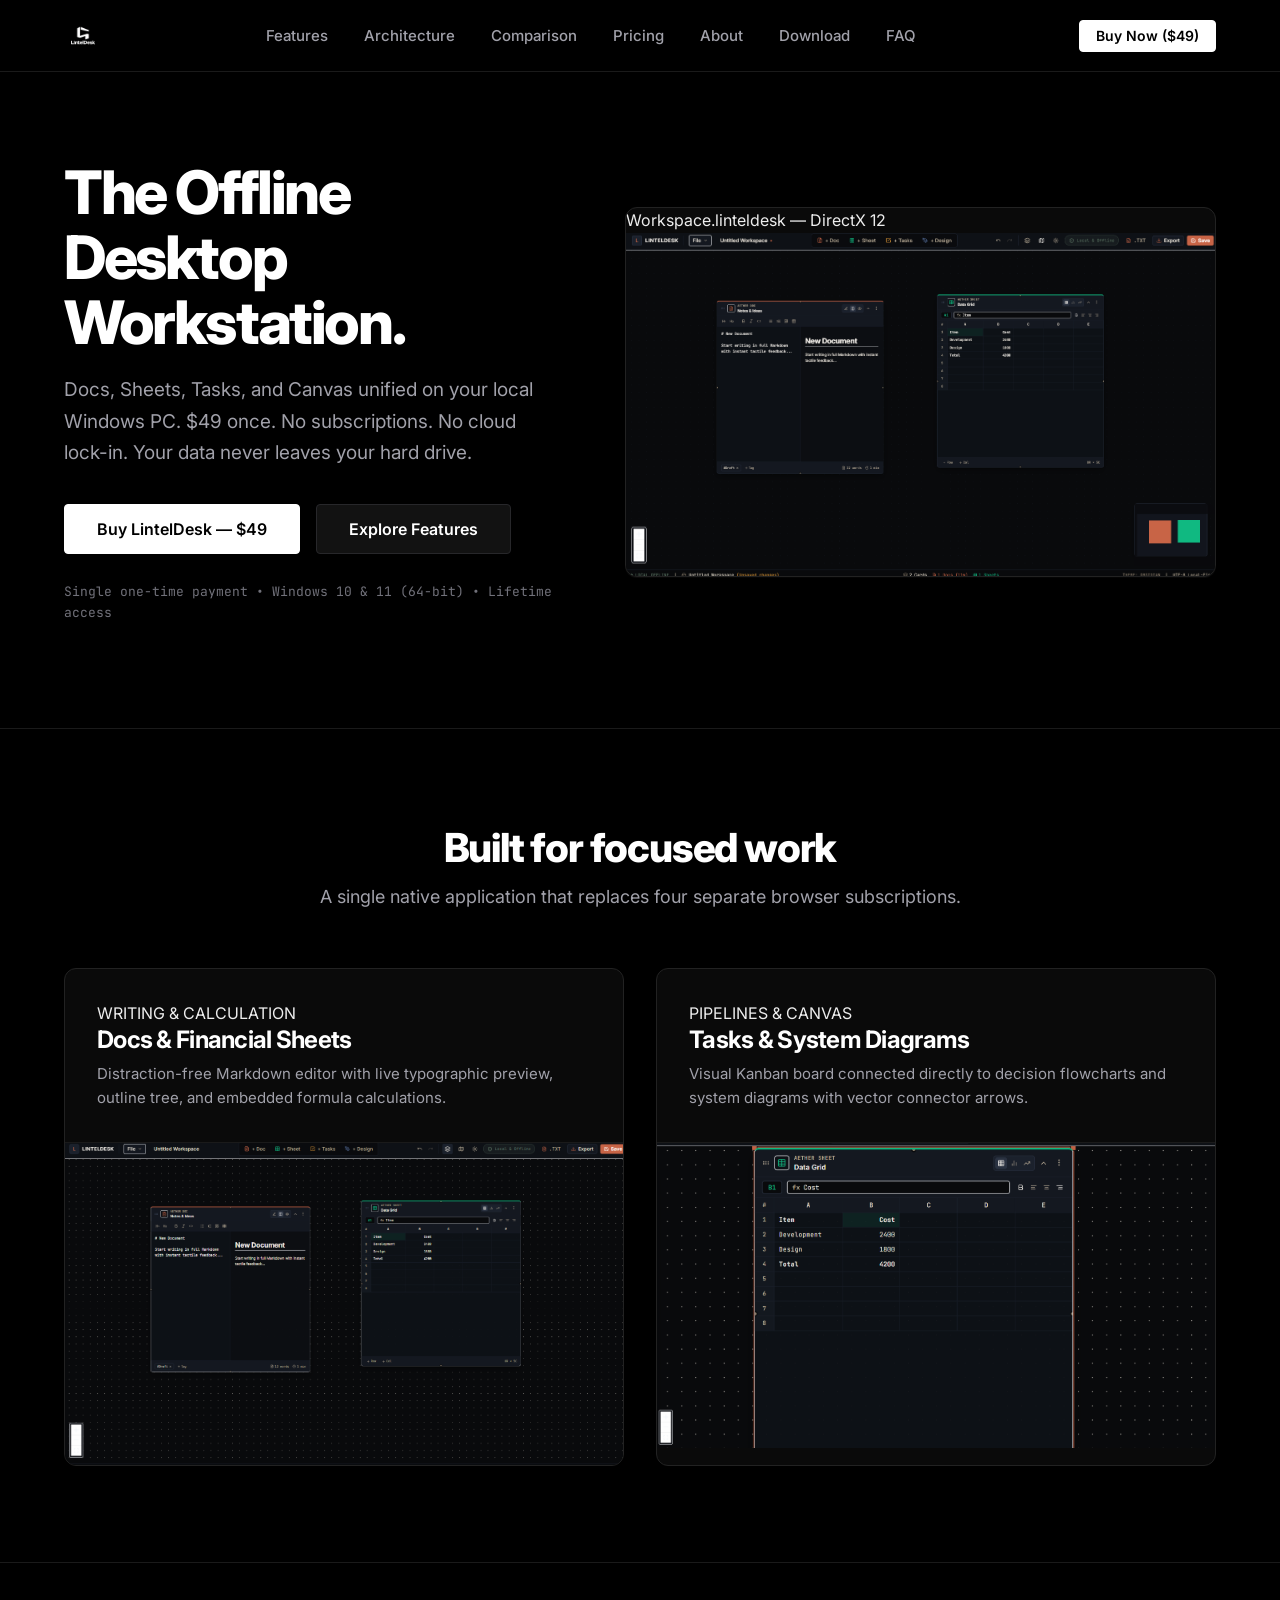
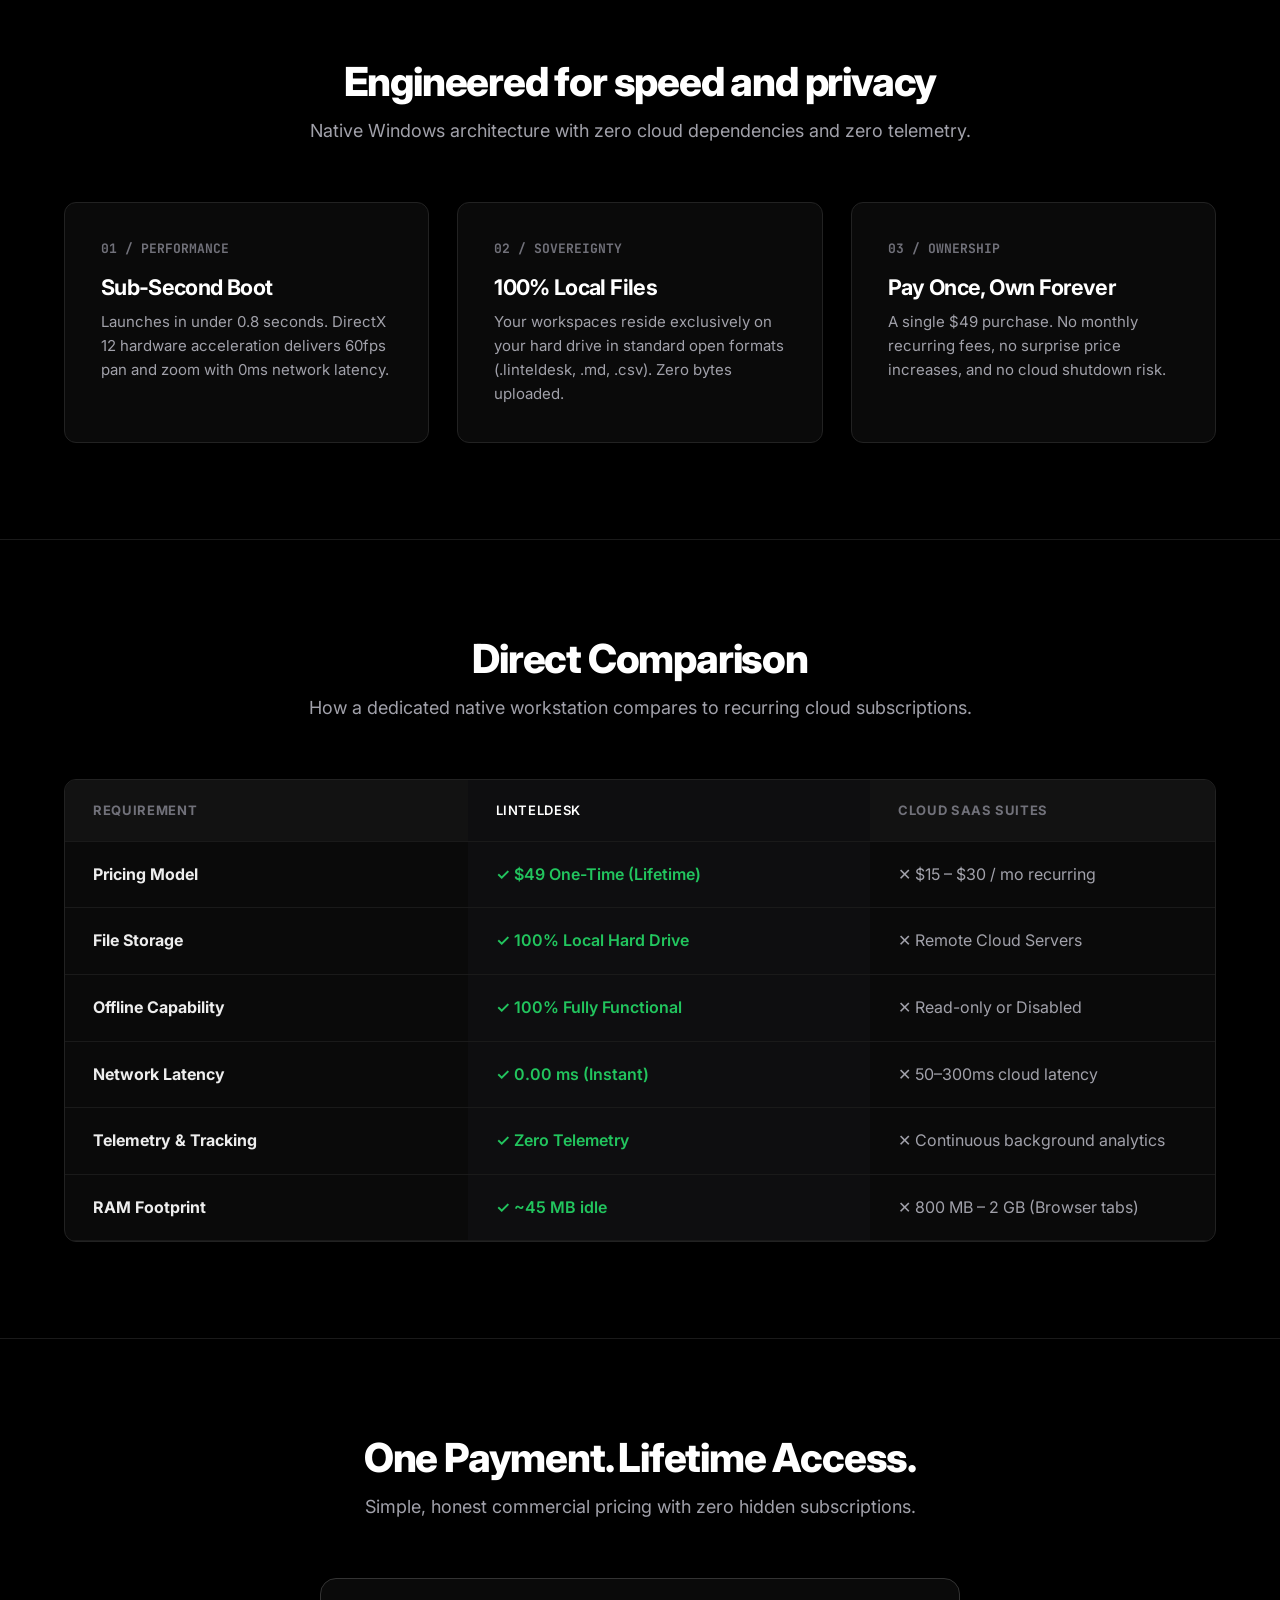
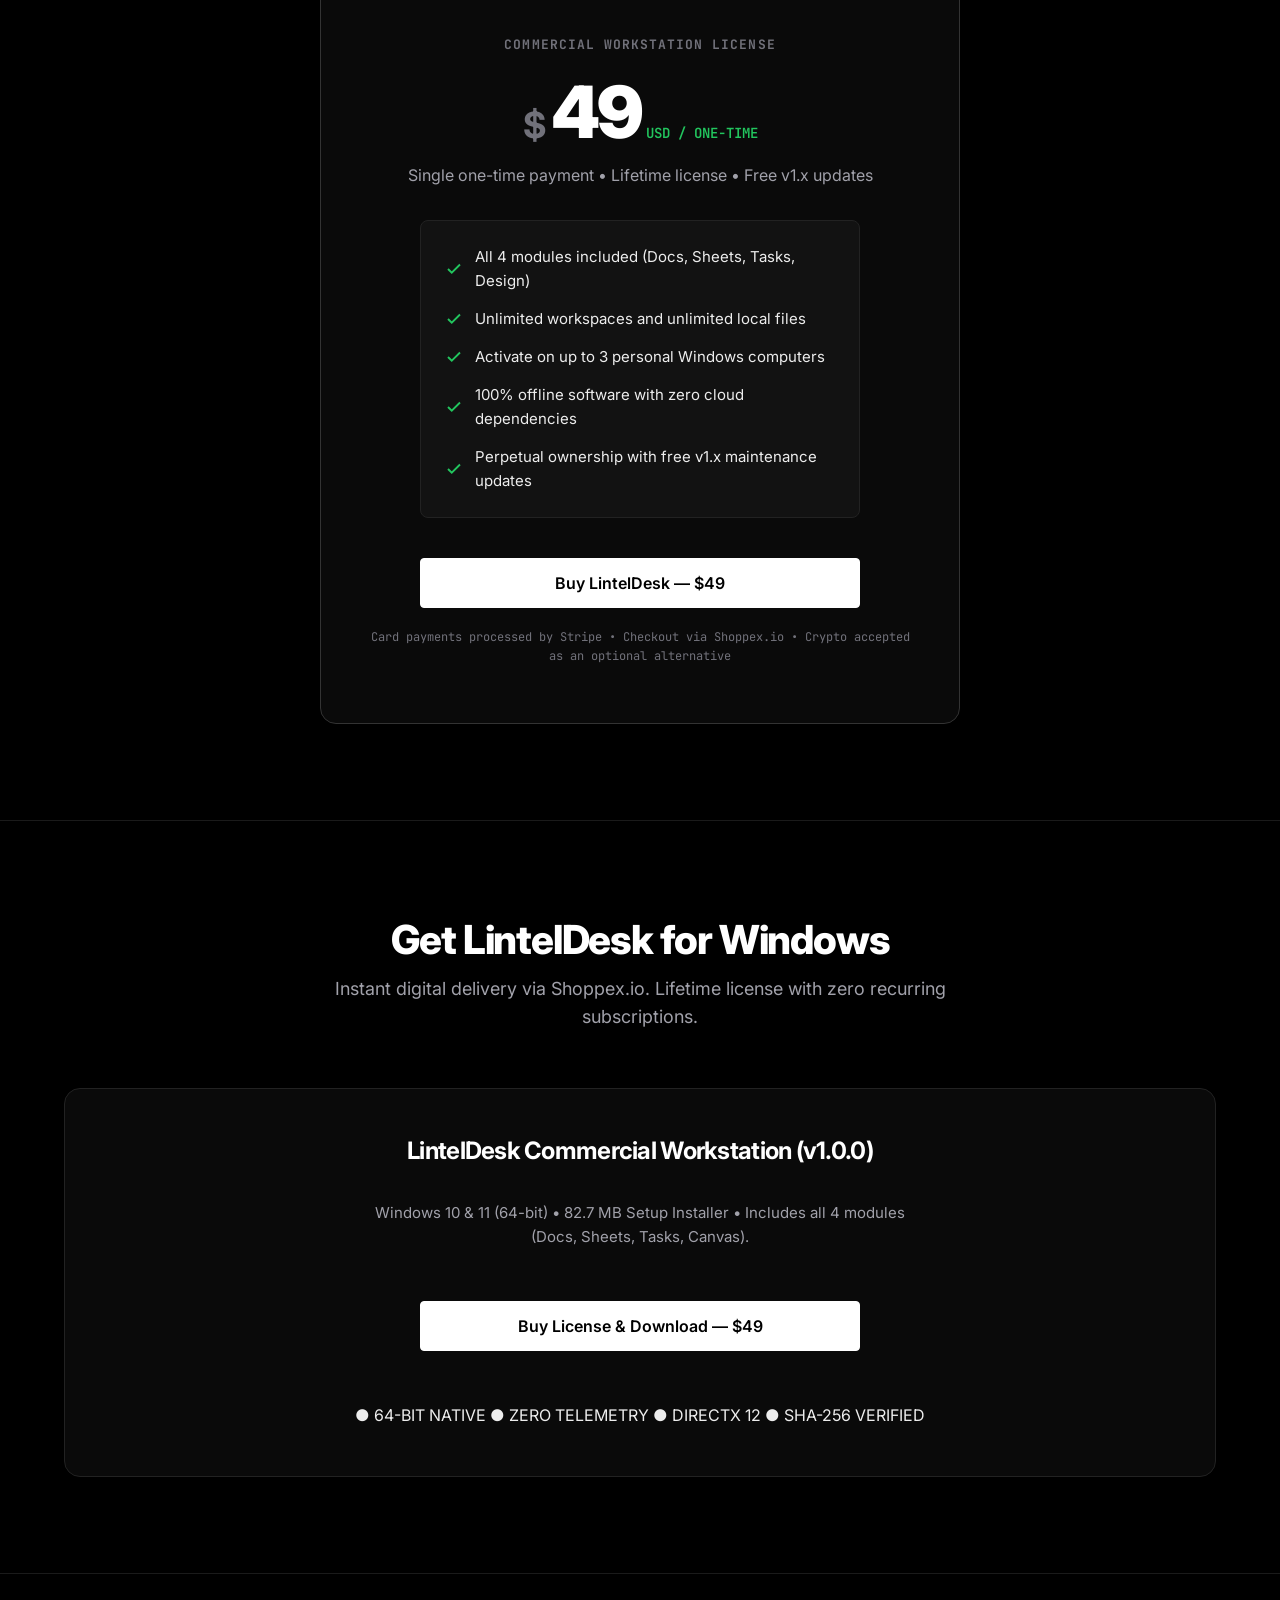
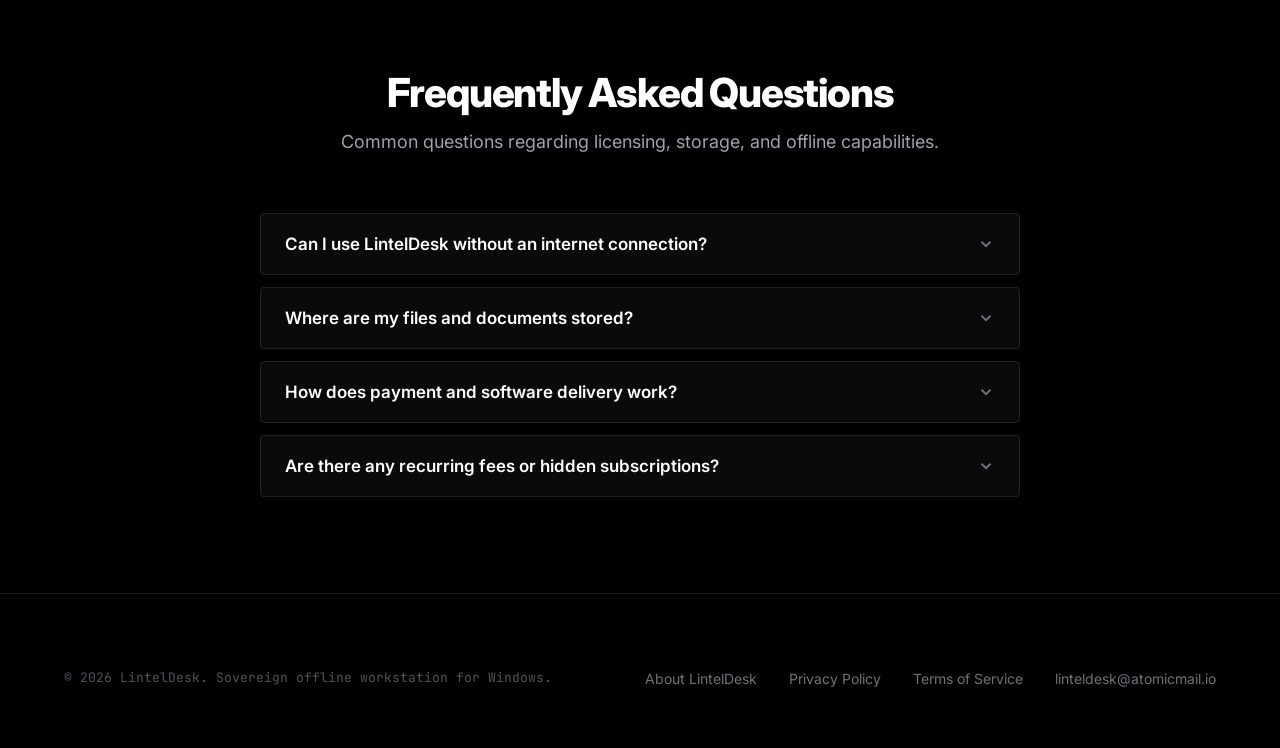
==== commit 5ea4cc7d: "Update print statement from 'Hello' to 'Goodbye'" ====
--- a/index.html
+++ b/index.html
@@ -318,7 +318,7 @@
             </a>
 
             <div class="payment-badges-row">
-              Secured by Shoppex.io • Credit/Debit Cards &amp; Crypto (BTC, ETH, SOL, USDT)
+              Card payments processed by Stripe • Checkout via Shoppex.io • Crypto accepted as an optional alternative
             </div>
 
           </div>
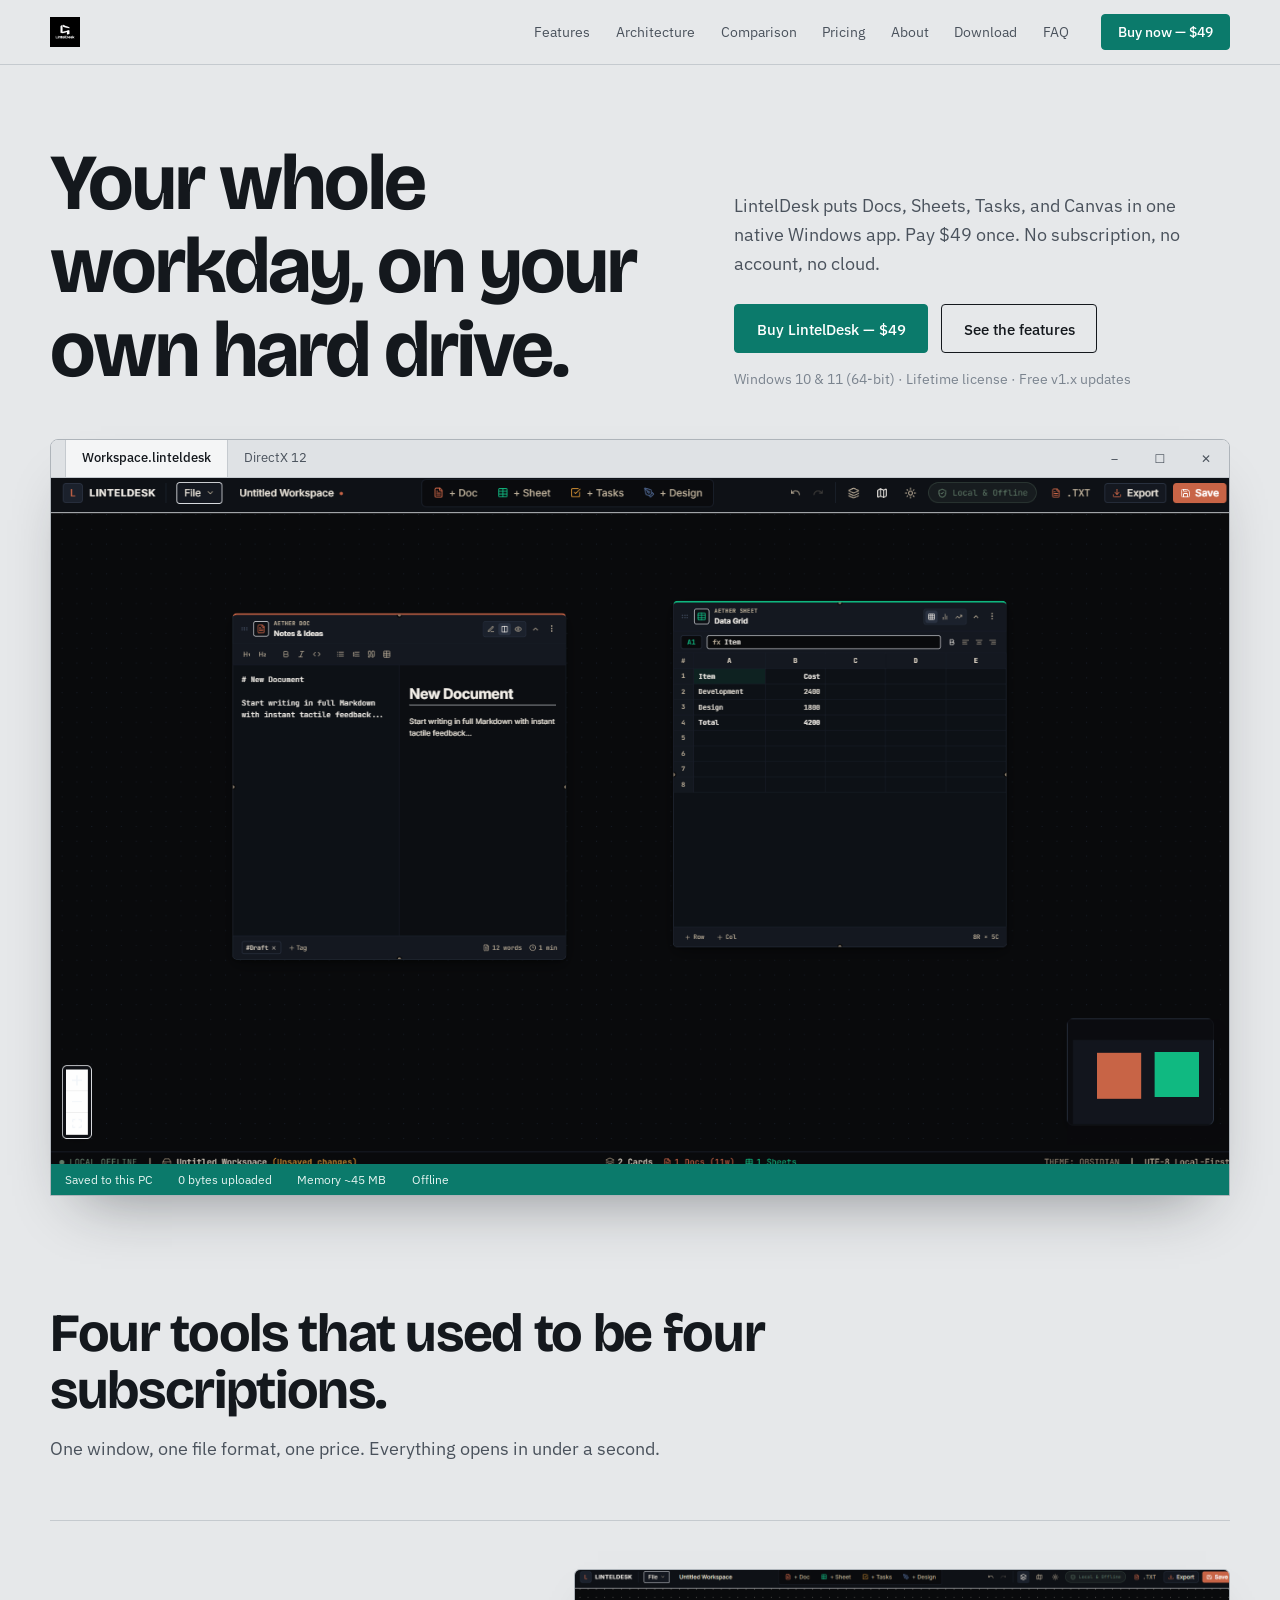
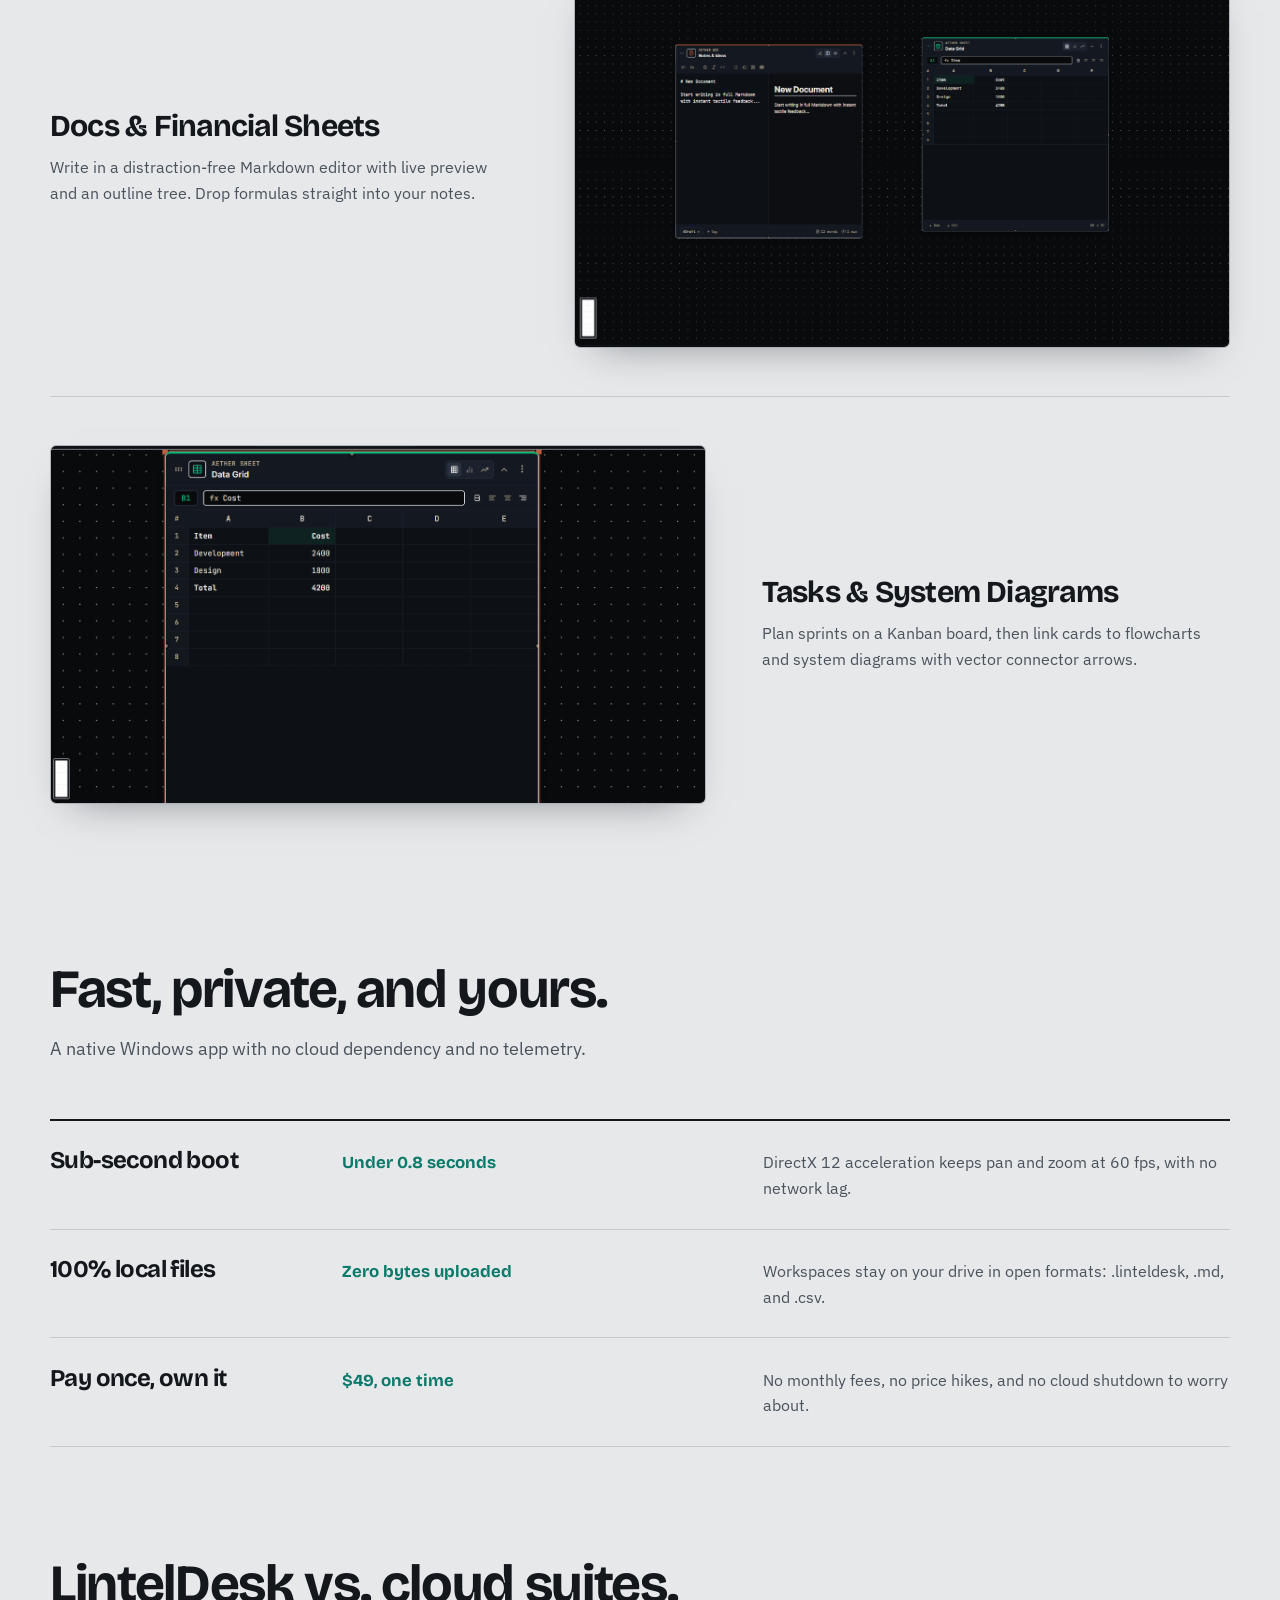
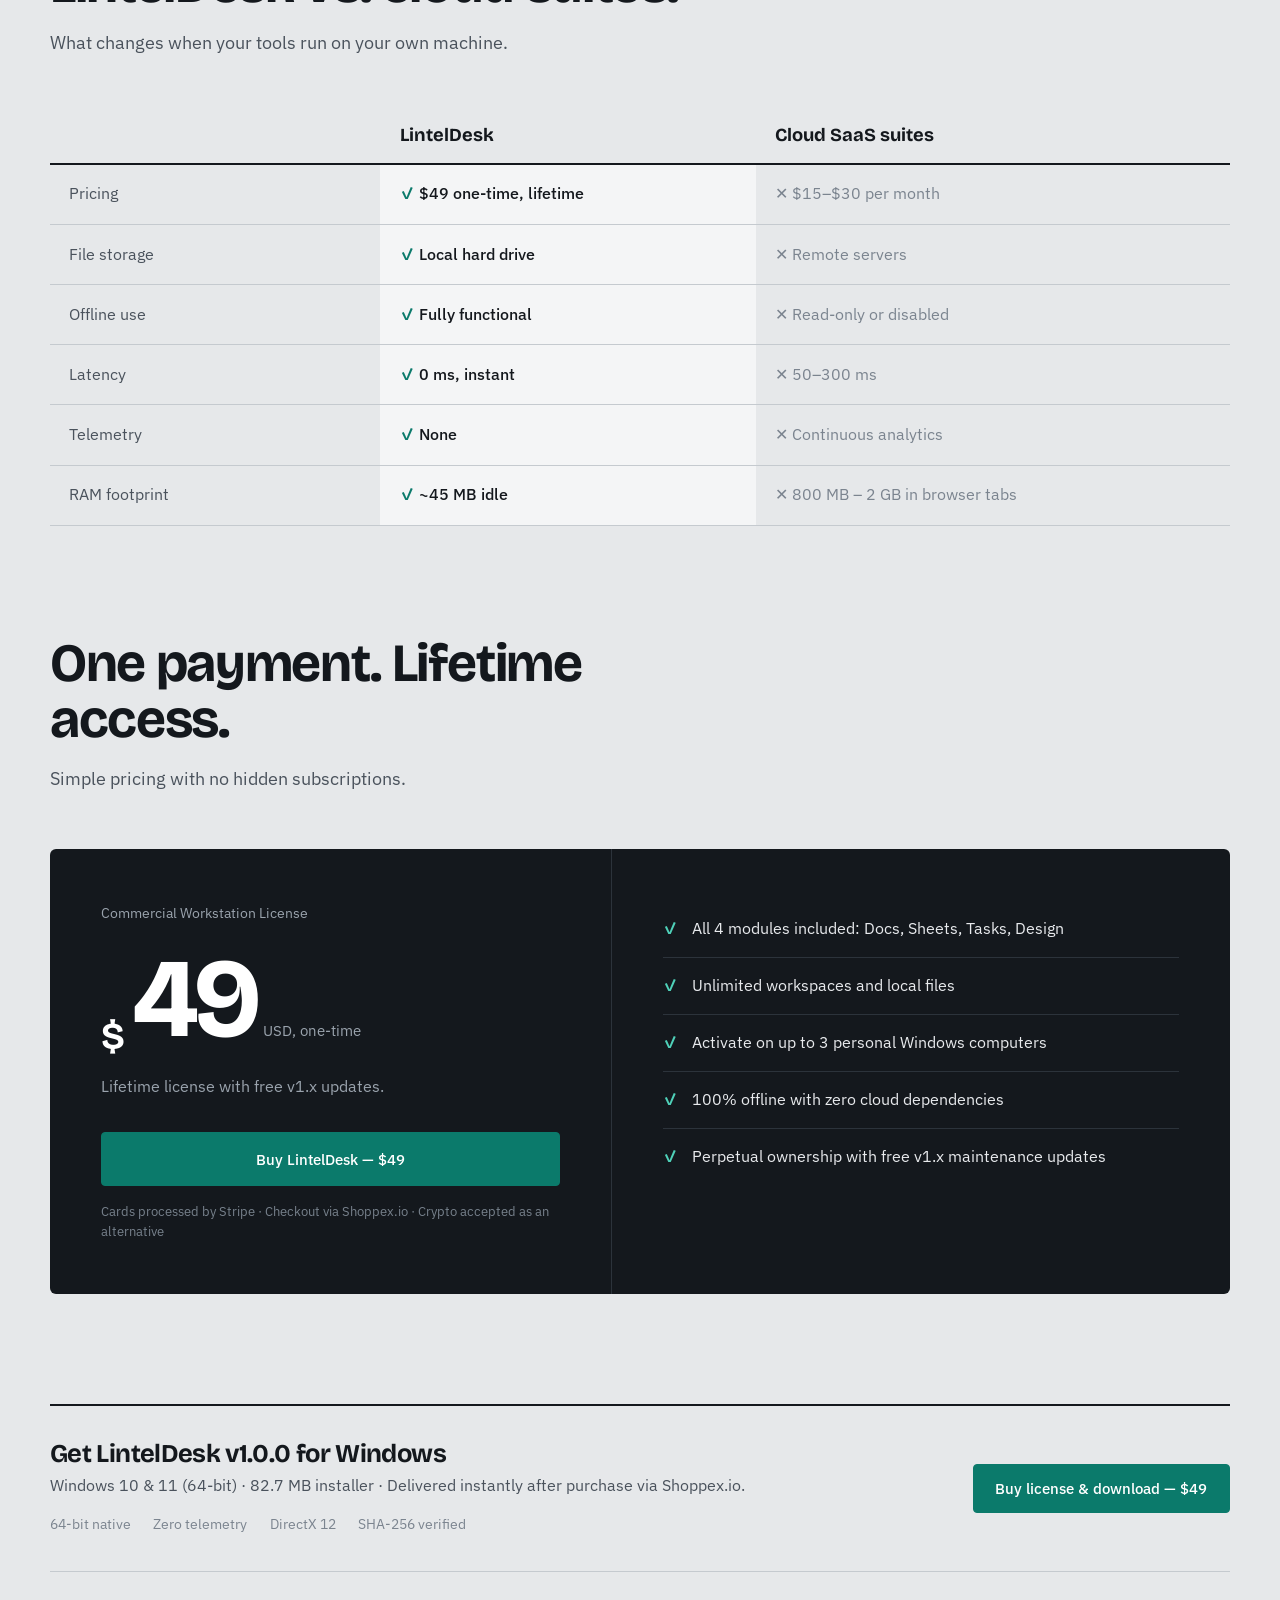
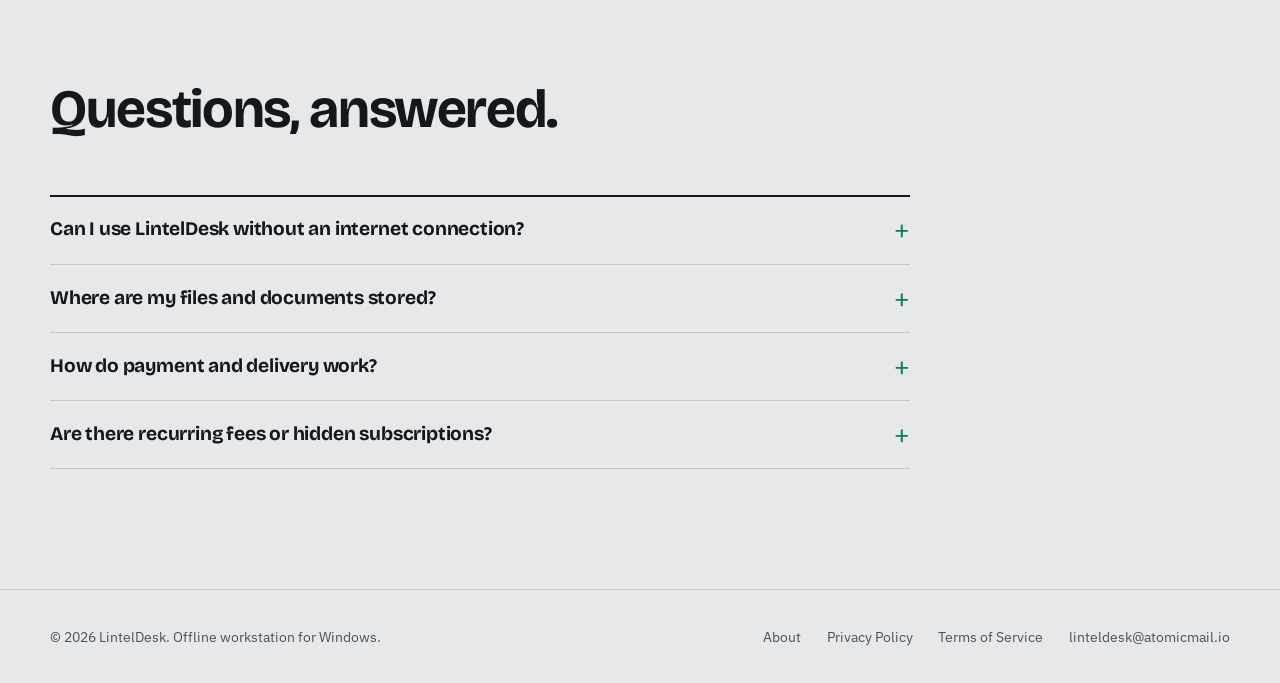
==== commit 6e719edb: "Update print statement from 'Hello' to 'Goodbye'" ====
--- a/index.html
+++ b/index.html
@@ -1,450 +1,308 @@
 <!DOCTYPE html>
 <html lang="en">
 <head>
-  <meta charset="UTF-8" />
-  <meta name="viewport" content="width=device-width, initial-scale=1.0" />
-  <title>LintelDesk — The Offline Desktop Workstation for Windows</title>
-  
-  <meta name="description" content="Docs, Sheets, Tasks, and Canvas unified on your local machine. $49 once. No subscriptions. No cloud lock-in." />
-  <meta name="theme-color" content="#000000" />
-
-  <script async src="https://pagead2.googlesyndication.com/pagead/js/adsbygoogle.js?client=ca-pub-5978906371878129"
-     crossorigin="anonymous"></script>
-
-  <link rel="preconnect" href="https://fonts.googleapis.com" />
-  <link rel="preconnect" href="https://fonts.gstatic.com" crossorigin />
-  <link href="https://fonts.googleapis.com/css2?family=Inter:wght@400;500;600;700;800;900&family=JetBrains+Mono:wght@400;500;600;700&display=swap" rel="stylesheet" />
-
-  <link rel="stylesheet" href="styles.css" />
-
-  <script type="application/ld+json">
-  {
-    "@context": "https://schema.org",
-    "@type": "SoftwareApplication",
-    "name": "LintelDesk",
-    "operatingSystem": "Windows 10, Windows 11 (64-bit)",
-    "applicationCategory": "ProductivityApplication",
-    "offers": {
-      "@type": "Offer",
-      "price": "49.00",
-      "priceCurrency": "USD"
-    }
-  }
-  </script>
+<meta charset="UTF-8" />
+<meta name="viewport" content="width=device-width, initial-scale=1.0" />
+<link rel="icon" type="image/png" href="logo.png">
+<title>LintelDesk — The Offline Desktop Workstation for Windows</title>
+<meta name="gridinsoft-key" content="z307arwxmlunxti1tvqyigjngxfjx3qfcw92njmbzhxirxfr6nfvbhjpmajfao5b" />
+<meta name="description" content="Docs, Sheets, Tasks, and Canvas unified on your local machine. $49 once. No subscriptions. No cloud lock-in." />
+<meta name="theme-color" content="#e6e8ea" />
+<script async src="https://pagead2.googlesyndication.com/pagead/js/adsbygoogle.js?client=ca-pub-5978906371878129" crossorigin="anonymous"></script>
+<link rel="preconnect" href="https://fonts.googleapis.com" />
+<link rel="preconnect" href="https://fonts.gstatic.com" crossorigin />
+<link href="https://fonts.googleapis.com/css2?family=Bricolage+Grotesque:opsz,wght@12..96,500;12..96,700&family=IBM+Plex+Sans:wght@400;500;600&display=swap" rel="stylesheet" />
+<script type="application/ld+json">
+{"@context":"https://schema.org","@type":"SoftwareApplication","name":"LintelDesk","operatingSystem":"Windows 10, Windows 11 (64-bit)","applicationCategory":"ProductivityApplication","offers":{"@type":"Offer","price":"49.00","priceCurrency":"USD"}}
+</script>
+<style>
+:root{
+  --bg:#e6e8ea; --paper:#f4f5f6; --ink:#14181d; --mid:#4a525c; --soft:#7b848f; --rule:#c5cacf;
+  --accent:#0b7a6b; --accent-d:#085c51; --dark:#14181d;
+  --display:'Bricolage Grotesque',Georgia,sans-serif; --body:'IBM Plex Sans',system-ui,sans-serif;
+}
+*{box-sizing:border-box;margin:0;padding:0}
+html{scroll-behavior:smooth;scroll-padding-top:70px}
+body{background:var(--bg);color:var(--ink);font:400 16px/1.6 var(--body);-webkit-font-smoothing:antialiased}
+img{max-width:100%;display:block}
+a{color:inherit;text-decoration:none}
+ul{list-style:none}
+:focus-visible{outline:2px solid var(--accent);outline-offset:3px}
+.wrap{width:min(1180px,100% - 48px);margin:0 auto}
+h1,h2,h3{font-family:var(--display);font-weight:700;letter-spacing:-.025em;line-height:1.05}
+
+.btn{display:inline-flex;align-items:center;gap:.6rem;font:500 .95rem var(--body);padding:.85rem 1.35rem;border-radius:4px;border:1px solid var(--ink);background:transparent;color:var(--ink);cursor:pointer;transition:background .15s,color .15s}
+.btn:hover{background:var(--ink);color:var(--paper)}
+.btn-buy{background:var(--accent);border-color:var(--accent);color:#fff}
+.btn-buy:hover{background:var(--accent-d);border-color:var(--accent-d);color:#fff}
+.btn-sm{padding:.5rem 1rem;font-size:.875rem}
+
+/* top bar */
+.bar{position:sticky;top:0;z-index:20;background:var(--bg);border-bottom:1px solid var(--rule)}
+.bar-in{display:flex;align-items:center;gap:2rem;height:64px}
+.brand-logo-img{height:30px;width:auto}
+.menu{display:flex;gap:1.6rem;margin-left:auto;font-size:.9rem;color:var(--mid)}
+.menu a:hover{color:var(--ink);text-decoration:underline;text-underline-offset:5px}
+.toggle{display:none;margin-left:auto;background:none;border:1px solid var(--ink);border-radius:4px;width:38px;height:36px;cursor:pointer}
+
+/* hero */
+.hero{padding:76px 0 0}
+.hero-top{display:grid;grid-template-columns:1.25fr 1fr;gap:4rem;align-items:end;margin-bottom:3rem}
+h1{font-size:clamp(2.8rem,6.2vw,5.4rem)}
+.hero-side p{color:var(--mid);font-size:1.125rem;margin-bottom:1.6rem;max-width:42ch}
+.hero-side .row{display:flex;gap:.8rem;flex-wrap:wrap}
+.hero-side small{display:block;margin-top:1rem;color:var(--soft);font-size:.85rem}
+
+/* app window */
+.win{background:var(--paper);border:1px solid #aeb4ba;border-radius:8px 8px 0 0;overflow:hidden;box-shadow:0 30px 60px -30px rgba(20,24,29,.45)}
+.win-bar{display:flex;align-items:center;gap:1rem;height:38px;padding:0 0 0 14px;background:#dfe2e5;border-bottom:1px solid #c5cacf;font-size:.8rem;color:var(--mid)}
+.win-bar b{font-weight:500;background:var(--paper);height:100%;display:flex;align-items:center;padding:0 16px;border-right:1px solid #c5cacf;border-left:1px solid #c5cacf;color:var(--ink)}
+.win-ctl{margin-left:auto;display:flex;height:100%}
+.win-ctl span{width:46px;display:grid;place-items:center;font-size:.75rem;color:var(--mid)}
+.win-ctl span:last-child:hover{background:#c42b1c;color:#fff}
+.win-status{display:flex;gap:1.6rem;padding:.4rem 14px;background:var(--accent);color:#e5f4f1;font-size:.75rem;flex-wrap:wrap}
+
+/* features: alternating rows */
+section{padding:110px 0 0}
+.head{max-width:720px;margin-bottom:3.5rem}
+.head h2{font-size:clamp(2.1rem,4.2vw,3.4rem);margin-bottom:1rem}
+.head p{color:var(--mid);font-size:1.125rem;max-width:56ch}
+.feat{display:grid;grid-template-columns:5fr 7fr;gap:3.5rem;align-items:center;padding:3rem 0;border-top:1px solid var(--rule)}
+.feat.flip{grid-template-columns:7fr 5fr}
+.feat.flip .feat-text{order:2}
+.feat h3{font-size:1.9rem;margin-bottom:.8rem}
+.feat p{color:var(--mid);max-width:44ch}
+.feat .shot{border:1px solid #aeb4ba;border-radius:6px;overflow:hidden;background:var(--paper);box-shadow:0 18px 40px -24px rgba(20,24,29,.5)}
+
+/* specs list */
+.specs{border-top:2px solid var(--ink)}
+.spec{display:grid;grid-template-columns:260px 1fr 1.2fr;gap:2rem;padding:1.7rem 0;border-bottom:1px solid var(--rule);align-items:baseline}
+.spec h3{font-size:1.5rem}
+.spec .big{font:700 1.05rem var(--display);color:var(--accent)}
+.spec p{color:var(--mid)}
+
+/* comparison */
+.table-scroll{overflow-x:auto}
+.cmp{width:100%;border-collapse:collapse;min-width:640px}
+.cmp th,.cmp td{text-align:left;padding:1.05rem 1.2rem;border-bottom:1px solid var(--rule)}
+.cmp thead th{font:700 1.15rem var(--display);border-bottom:2px solid var(--ink);padding-top:.6rem}
+.cmp td:first-child{color:var(--mid);width:28%}
+.cmp .us{background:var(--paper);font-weight:500}
+.cmp .us::before{content:"✓ ";color:var(--accent);font-weight:600}
+.cmp .them{color:var(--soft)}
+.cmp .them::before{content:"✕ "}
+
+/* pricing */
+.price{display:grid;grid-template-columns:1fr 1.1fr;background:var(--dark);color:#e8eaed;border-radius:6px;overflow:hidden}
+.price-l{padding:3.2rem;border-right:1px solid #2c333b}
+.price-l .plan{color:#9aa3ad;font-size:.9rem;margin-bottom:1.2rem}
+.amt{display:flex;align-items:baseline;gap:.5rem;font:700 7rem/1 var(--display);letter-spacing:-.05em;color:#fff}
+.amt sup{font-size:2.4rem;letter-spacing:0;vertical-align:top;position:relative;top:.8rem}
+.amt small{font:400 .95rem var(--body);letter-spacing:0;color:#9aa3ad}
+.price-l p{margin:1.2rem 0 2rem;color:#9aa3ad}
+.price-l .btn{width:100%;justify-content:center;padding:1rem}
+.price-l .note{display:block;margin-top:1rem;font-size:.8rem;color:#77818c}
+.price-r{padding:3.2rem}
+.price-r li{display:flex;gap:.9rem;padding:.95rem 0;border-bottom:1px solid #2c333b}
+.price-r li:last-child{border:0}
+.price-r li::before{content:"✓";color:#4fd1b9;font-weight:600}
+
+/* download */
+.dl{display:flex;justify-content:space-between;align-items:center;gap:2rem;flex-wrap:wrap;padding:2.2rem 0;border-top:2px solid var(--ink);border-bottom:1px solid var(--rule)}
+.dl h3{font-size:1.6rem;margin-bottom:.3rem}
+.dl p{color:var(--mid)}
+.chips{margin-top:1rem;display:flex;gap:1.4rem;flex-wrap:wrap;font-size:.85rem;color:var(--soft)}
+
+/* faq */
+.faq{border-top:2px solid var(--ink);max-width:860px}
+.faq details{border-bottom:1px solid var(--rule)}
+.faq summary{list-style:none;cursor:pointer;display:flex;justify-content:space-between;gap:1rem;padding:1.3rem 0;font:700 1.2rem var(--display);letter-spacing:-.01em}
+.faq summary::-webkit-details-marker{display:none}
+.faq summary::after{content:"+";font:400 1.6rem/1 var(--body);color:var(--accent)}
+.faq details[open] summary::after{content:"–"}
+.faq details p{padding:0 0 1.4rem;color:var(--mid);max-width:62ch}
+
+footer{margin-top:120px;border-top:1px solid var(--rule);padding:2.2rem 0;color:var(--mid);font-size:.875rem}
+.foot{display:flex;justify-content:space-between;gap:1rem;flex-wrap:wrap}
+.foot ul{display:flex;gap:1.6rem;flex-wrap:wrap}
+.foot a:hover{color:var(--ink);text-decoration:underline}
+
+@media(max-width:900px){
+  .menu{display:none;position:absolute;top:64px;left:0;right:0;flex-direction:column;gap:0;background:var(--bg);border-bottom:1px solid var(--rule);padding:.5rem 24px}
+  .menu.open{display:flex}.menu a{padding:.8rem 0}
+  .toggle{display:block}.bar .btn-sm{display:none}
+  .hero{padding-top:44px}.hero-top,.feat,.feat.flip,.price{grid-template-columns:1fr;gap:1.6rem}
+  .feat.flip .feat-text{order:0}
+  .spec{grid-template-columns:1fr;gap:.4rem}
+  .price-l{border-right:0;border-bottom:1px solid #2c333b;padding:2rem}.price-r{padding:1.5rem 2rem 2rem}
+  .amt{font-size:5.5rem}section{padding-top:80px}
+}
+@media(prefers-reduced-motion:reduce){*{transition:none!important;scroll-behavior:auto!important}}
+</style>
 </head>
 <body>
 
-  <!-- Top Navigation -->
-  <header class="header">
-    <div class="container nav-row">
-      <a href="#hero" class="brand-link" aria-label="LintelDesk Home">
-        <img src="images/logo.png" alt="LintelDesk Logo" class="brand-logo-img" />
-      </a>
-
-      <nav>
-        <ul class="nav-menu">
-          <li><a href="#features" class="nav-link">Features</a></li>
-          <li><a href="#architecture" class="nav-link">Architecture</a></li>
-          <li><a href="#comparison" class="nav-link">Comparison</a></li>
-          <li><a href="#pricing" class="nav-link">Pricing</a></li>
-          <li><a href="about.html" class="nav-link">About</a></li>
-          <li><a href="#download" class="nav-link">Download</a></li>
-          <li><a href="#faq" class="nav-link">FAQ</a></li>
+<header class="bar">
+  <div class="wrap bar-in">
+    <a href="#top" aria-label="LintelDesk Home"><img src="images/logo.png" alt="LintelDesk Logo" class="brand-logo-img" /></a>
+    <nav class="menu" id="menu">
+      <a href="#features">Features</a><a href="#architecture">Architecture</a><a href="#comparison">Comparison</a><a href="#pricing">Pricing</a><a href="about.html">About</a><a href="#download">Download</a><a href="#faq">FAQ</a>
+    </nav>
+    <a href="https://checkout.shoppex.io/pay/pl_1790201548_01a0cc23-e24a-76c8-9da7-486e7e6eb278_e0582c93fb455dad34afa04b" target="_blank" rel="noopener noreferrer" class="btn btn-buy btn-sm">Buy now — $49</a>
+    <button class="toggle" id="toggle" aria-label="Open menu">☰</button>
+  </div>
+</header>
+
+<main id="top">
+  <div class="wrap hero">
+    <div class="hero-top">
+      <h1>Your whole workday, on your own hard drive.</h1>
+      <div class="hero-side">
+        <p>LintelDesk puts Docs, Sheets, Tasks, and Canvas in one native Windows app. Pay $49 once. No subscription, no account, no cloud.</p>
+        <div class="row">
+          <a href="https://checkout.shoppex.io/pay/pl_1790201548_01a0cc23-e24a-76c8-9da7-486e7e6eb278_e0582c93fb455dad34afa04b" target="_blank" rel="noopener noreferrer" class="btn btn-buy">Buy LintelDesk — $49</a>
+          <a href="#features" class="btn">See the features</a>
+        </div>
+        <small>Windows 10 &amp; 11 (64-bit) · Lifetime license · Free v1.x updates</small>
+      </div>
+    </div>
+
+    <div class="win" id="hero">
+      <div class="win-bar">
+        <b>Workspace.linteldesk</b><span>DirectX 12</span>
+        <div class="win-ctl"><span>–</span><span>☐</span><span>✕</span></div>
+      </div>
+      <img src="images/workstation-canvas.png" alt="LintelDesk Workstation Interface" />
+      <div class="win-status"><span>Saved to this PC</span><span>0 bytes uploaded</span><span>Memory ~45 MB</span><span>Offline</span></div>
+    </div>
+  </div>
+
+  <section id="features">
+    <div class="wrap">
+      <div class="head">
+        <h2>Four tools that used to be four subscriptions.</h2>
+        <p>One window, one file format, one price. Everything opens in under a second.</p>
+      </div>
+      <div class="feat">
+        <div class="feat-text">
+          <h3>Docs &amp; Financial Sheets</h3>
+          <p>Write in a distraction-free Markdown editor with live preview and an outline tree. Drop formulas straight into your notes.</p>
+        </div>
+        <div class="shot"><img src="images/docs-split-editor.png" alt="LintelDesk Split Markdown Editor" /></div>
+      </div>
+      <div class="feat flip">
+        <div class="feat-text">
+          <h3>Tasks &amp; System Diagrams</h3>
+          <p>Plan sprints on a Kanban board, then link cards to flowcharts and system diagrams with vector connector arrows.</p>
+        </div>
+        <div class="shot"><img src="images/tasks-canvas-diagram.png" alt="LintelDesk Kanban Sprint Board with Canvas Diagrams" /></div>
+      </div>
+    </div>
+  </section>
+
+  <section id="architecture">
+    <div class="wrap">
+      <div class="head">
+        <h2>Fast, private, and yours.</h2>
+        <p>A native Windows app with no cloud dependency and no telemetry.</p>
+      </div>
+      <div class="specs">
+        <div class="spec"><h3>Sub-second boot</h3><div class="big">Under 0.8 seconds</div><p>DirectX 12 acceleration keeps pan and zoom at 60 fps, with no network lag.</p></div>
+        <div class="spec"><h3>100% local files</h3><div class="big">Zero bytes uploaded</div><p>Workspaces stay on your drive in open formats: .linteldesk, .md, and .csv.</p></div>
+        <div class="spec"><h3>Pay once, own it</h3><div class="big">$49, one time</div><p>No monthly fees, no price hikes, and no cloud shutdown to worry about.</p></div>
+      </div>
+    </div>
+  </section>
+
+  <section id="comparison">
+    <div class="wrap">
+      <div class="head">
+        <h2>LintelDesk vs. cloud suites.</h2>
+        <p>What changes when your tools run on your own machine.</p>
+      </div>
+      <div class="table-scroll">
+        <table class="cmp">
+          <thead><tr><th></th><th>LintelDesk</th><th>Cloud SaaS suites</th></tr></thead>
+          <tbody>
+            <tr><td>Pricing</td><td class="us">$49 one-time, lifetime</td><td class="them">$15–$30 per month</td></tr>
+            <tr><td>File storage</td><td class="us">Local hard drive</td><td class="them">Remote servers</td></tr>
+            <tr><td>Offline use</td><td class="us">Fully functional</td><td class="them">Read-only or disabled</td></tr>
+            <tr><td>Latency</td><td class="us">0 ms, instant</td><td class="them">50–300 ms</td></tr>
+            <tr><td>Telemetry</td><td class="us">None</td><td class="them">Continuous analytics</td></tr>
+            <tr><td>RAM footprint</td><td class="us">~45 MB idle</td><td class="them">800 MB – 2 GB in browser tabs</td></tr>
+          </tbody>
+        </table>
+      </div>
+    </div>
+  </section>
+
+  <section id="pricing">
+    <div class="wrap">
+      <div class="head">
+        <h2>One payment. Lifetime access.</h2>
+        <p>Simple pricing with no hidden subscriptions.</p>
+      </div>
+      <div class="price">
+        <div class="price-l">
+          <div class="plan">Commercial Workstation License</div>
+          <div class="amt"><sup>$</sup>49<small>USD, one-time</small></div>
+          <p>Lifetime license with free v1.x updates.</p>
+          <a href="https://checkout.shoppex.io/pay/pl_1790201548_01a0cc23-e24a-76c8-9da7-486e7e6eb278_e0582c93fb455dad34afa04b" target="_blank" rel="noopener noreferrer" class="btn btn-buy">Buy LintelDesk — $49</a>
+          <span class="note">Cards processed by Stripe · Checkout via Shoppex.io · Crypto accepted as an alternative</span>
+        </div>
+        <ul class="price-r">
+          <li>All 4 modules included: Docs, Sheets, Tasks, Design</li>
+          <li>Unlimited workspaces and local files</li>
+          <li>Activate on up to 3 personal Windows computers</li>
+          <li>100% offline with zero cloud dependencies</li>
+          <li>Perpetual ownership with free v1.x maintenance updates</li>
         </ul>
-      </nav>
-
-      <div style="display: flex; align-items: center; gap: 1rem;">
-        <a href="https://checkout.shoppex.io/pay/pl_1790201548_01a0cc23-e24a-76c8-9da7-486e7e6eb278_e0582c93fb455dad34afa04b" target="_blank" rel="noopener noreferrer" class="btn btn-primary btn-sm">
-          Buy Now ($49)
-        </a>
-        <button class="mobile-toggle" aria-label="Open Menu">
-          <svg width="20" height="20" viewBox="0 0 24 24" fill="none" stroke="currentColor" stroke-width="2"><line x1="3" y1="12" x2="21" y2="12"></line><line x1="3" y1="6" x2="21" y2="6"></line><line x1="3" y1="18" x2="21" y2="18"></line></svg>
-        </button>
-      </div>
-    </div>
-  </header>
-
-  <main>
-    <!-- Hero Section -->
-    <section class="hero" id="hero">
-      <div class="container hero-grid">
-        
-        <div class="hero-content">
-          <h1>
-            The Offline Desktop Workstation.
-          </h1>
-
-          <p>
-            Docs, Sheets, Tasks, and Canvas unified on your local Windows PC. $49 once. No subscriptions. No cloud lock-in. Your data never leaves your hard drive.
-          </p>
-
-          <div class="hero-actions">
-            <a href="https://checkout.shoppex.io/pay/pl_1790201548_01a0cc23-e24a-76c8-9da7-486e7e6eb278_e0582c93fb455dad34afa04b" target="_blank" rel="noopener noreferrer" class="btn btn-primary btn-lg">
-              Buy LintelDesk — $49
-            </a>
-            <a href="#features" class="btn btn-secondary btn-lg">
-              Explore Features
-            </a>
-          </div>
-
-          <div class="hero-meta">
-            Single one-time payment • Windows 10 &amp; 11 (64-bit) • Lifetime access
-          </div>
-        </div>
-
-        <div class="hero-visual">
-          <div class="hero-frame">
-            <div class="window-topbar">
-              <div class="window-dots">
-                <span class="w-dot"></span>
-                <span class="w-dot"></span>
-                <span class="w-dot"></span>
-              </div>
-              <div class="window-tab-title">Workspace.linteldesk — DirectX 12</div>
-              <div style="width: 36px;"></div>
-            </div>
-            <img src="images/workstation-canvas.png" alt="LintelDesk Workstation Interface" />
-          </div>
-        </div>
-
-      </div>
-    </section>
-
-    <div class="section-divider"></div>
-
-    <!-- Core Features Showcase -->
-    <section class="section" id="features">
-      <div class="container">
-        
-        <div class="section-head">
-          <h2>Built for focused work</h2>
-          <p>
-            A single native application that replaces four separate browser subscriptions.
-          </p>
-        </div>
-
-        <div class="features-grid">
-          
-          <div class="feature-card">
-            <div class="feature-card-content">
-              <span class="feature-tag">WRITING &amp; CALCULATION</span>
-              <h3>Docs &amp; Financial Sheets</h3>
-              <p>
-                Distraction-free Markdown editor with live typographic preview, outline tree, and embedded formula calculations.
-              </p>
-            </div>
-            <div class="feature-card-media">
-              <img src="images/docs-split-editor.png" alt="LintelDesk Split Markdown Editor" />
-            </div>
-          </div>
-
-          <div class="feature-card">
-            <div class="feature-card-content">
-              <span class="feature-tag">PIPELINES &amp; CANVAS</span>
-              <h3>Tasks &amp; System Diagrams</h3>
-              <p>
-                Visual Kanban board connected directly to decision flowcharts and system diagrams with vector connector arrows.
-              </p>
-            </div>
-            <div class="feature-card-media">
-              <img src="images/tasks-canvas-diagram.png" alt="LintelDesk Kanban Sprint Board with Canvas Diagrams" />
-            </div>
-          </div>
-
-        </div>
-
-      </div>
-    </section>
-
-    <div class="section-divider"></div>
-
-    <!-- Architecture Pillars -->
-    <section class="section" id="architecture">
-      <div class="container">
-        
-        <div class="section-head">
-          <h2>Engineered for speed and privacy</h2>
-          <p>
-            Native Windows architecture with zero cloud dependencies and zero telemetry.
-          </p>
-        </div>
-
-        <div class="pillars-grid">
-          
-          <div class="pillar-card">
-            <span class="pillar-num">01 / PERFORMANCE</span>
-            <h3>Sub-Second Boot</h3>
-            <p>
-              Launches in under 0.8 seconds. DirectX 12 hardware acceleration delivers 60fps pan and zoom with 0ms network latency.
-            </p>
-          </div>
-
-          <div class="pillar-card">
-            <span class="pillar-num">02 / SOVEREIGNTY</span>
-            <h3>100% Local Files</h3>
-            <p>
-              Your workspaces reside exclusively on your hard drive in standard open formats (.linteldesk, .md, .csv). Zero bytes uploaded.
-            </p>
-          </div>
-
-          <div class="pillar-card">
-            <span class="pillar-num">03 / OWNERSHIP</span>
-            <h3>Pay Once, Own Forever</h3>
-            <p>
-              A single $49 purchase. No monthly recurring fees, no surprise price increases, and no cloud shutdown risk.
-            </p>
-          </div>
-
-        </div>
-
-      </div>
-    </section>
-
-    <div class="section-divider"></div>
-
-    <!-- Comparison Table -->
-    <section class="section" id="comparison">
-      <div class="container">
-        
-        <div class="section-head">
-          <h2>Direct Comparison</h2>
-          <p>
-            How a dedicated native workstation compares to recurring cloud subscriptions.
-          </p>
-        </div>
-
-        <div class="comp-card">
-          <table class="comp-table">
-            <thead>
-              <tr>
-                <th style="width: 35%;">Requirement</th>
-                <th class="highlight-col" style="width: 35%;">LintelDesk</th>
-                <th style="width: 30%;">Cloud SaaS Suites</th>
-              </tr>
-            </thead>
-            <tbody>
-              <tr>
-                <td><strong>Pricing Model</strong></td>
-                <td class="highlight-col">✓ $49 One-Time (Lifetime)</td>
-                <td style="color:#A1A1AA;">✕ $15 – $30 / mo recurring</td>
-              </tr>
-              <tr>
-                <td><strong>File Storage</strong></td>
-                <td class="highlight-col">✓ 100% Local Hard Drive</td>
-                <td style="color:#A1A1AA;">✕ Remote Cloud Servers</td>
-              </tr>
-              <tr>
-                <td><strong>Offline Capability</strong></td>
-                <td class="highlight-col">✓ 100% Fully Functional</td>
-                <td style="color:#A1A1AA;">✕ Read-only or Disabled</td>
-              </tr>
-              <tr>
-                <td><strong>Network Latency</strong></td>
-                <td class="highlight-col">✓ 0.00 ms (Instant)</td>
-                <td style="color:#A1A1AA;">✕ 50–300ms cloud latency</td>
-              </tr>
-              <tr>
-                <td><strong>Telemetry &amp; Tracking</strong></td>
-                <td class="highlight-col">✓ Zero Telemetry</td>
-                <td style="color:#A1A1AA;">✕ Continuous background analytics</td>
-              </tr>
-              <tr>
-                <td><strong>RAM Footprint</strong></td>
-                <td class="highlight-col">✓ ~45 MB idle</td>
-                <td style="color:#A1A1AA;">✕ 800 MB – 2 GB (Browser tabs)</td>
-              </tr>
-            </tbody>
-          </table>
-        </div>
-
-      </div>
-    </section>
-
-    <div class="section-divider"></div>
-
-    <!-- Pricing Section -->
-    <section class="section" id="pricing">
-      <div class="container">
-        
-        <div class="section-head">
-          <h2>One Payment. Lifetime Access.</h2>
-          <p>
-            Simple, honest commercial pricing with zero hidden subscriptions.
-          </p>
-        </div>
-
-        <div class="pricing-wrapper">
-          <div class="pricing-card">
-            
-            <div class="pricing-plan-title">
-              Commercial Workstation License
-            </div>
-
-            <div class="pricing-price-row">
-              <span class="pricing-currency">$</span>
-              <span class="pricing-number">49</span>
-              <span class="pricing-term">USD / ONE-TIME</span>
-            </div>
-
-            <p class="pricing-desc">
-              Single one-time payment • Lifetime license • Free v1.x updates
-            </p>
-
-            <ul class="pricing-features-list">
-              <li class="pricing-feature-line">
-                <svg width="18" height="18" viewBox="0 0 24 24" fill="none" stroke="currentColor" stroke-width="2.5"><polyline points="20 6 9 17 4 12"></polyline></svg>
-                <span>All 4 modules included (Docs, Sheets, Tasks, Design)</span>
-              </li>
-              <li class="pricing-feature-line">
-                <svg width="18" height="18" viewBox="0 0 24 24" fill="none" stroke="currentColor" stroke-width="2.5"><polyline points="20 6 9 17 4 12"></polyline></svg>
-                <span>Unlimited workspaces and unlimited local files</span>
-              </li>
-              <li class="pricing-feature-line">
-                <svg width="18" height="18" viewBox="0 0 24 24" fill="none" stroke="currentColor" stroke-width="2.5"><polyline points="20 6 9 17 4 12"></polyline></svg>
-                <span>Activate on up to 3 personal Windows computers</span>
-              </li>
-              <li class="pricing-feature-line">
-                <svg width="18" height="18" viewBox="0 0 24 24" fill="none" stroke="currentColor" stroke-width="2.5"><polyline points="20 6 9 17 4 12"></polyline></svg>
-                <span>100% offline software with zero cloud dependencies</span>
-              </li>
-              <li class="pricing-feature-line">
-                <svg width="18" height="18" viewBox="0 0 24 24" fill="none" stroke="currentColor" stroke-width="2.5"><polyline points="20 6 9 17 4 12"></polyline></svg>
-                <span>Perpetual ownership with free v1.x maintenance updates</span>
-              </li>
-            </ul>
-
-            <a href="https://checkout.shoppex.io/pay/pl_1790201548_01a0cc23-e24a-76c8-9da7-486e7e6eb278_e0582c93fb455dad34afa04b" target="_blank" rel="noopener noreferrer" class="btn btn-primary btn-lg" style="width: 100%; max-width: 440px;">
-              Buy LintelDesk — $49
-            </a>
-
-            <div class="payment-badges-row">
-              Card payments processed by Stripe • Checkout via Shoppex.io • Crypto accepted as an optional alternative
-            </div>
-
-          </div>
-        </div>
-
-      </div>
-    </section>
-
-    <div class="section-divider"></div>
-
-    <!-- Access Section -->
-    <section class="section" id="download">
-      <div class="container">
-        
-        <div class="section-head">
-          <h2>Get LintelDesk for Windows</h2>
-          <p>
-            Instant digital delivery via Shoppex.io. Lifetime license with zero recurring subscriptions.
-          </p>
-        </div>
-
-        <div class="download-card" style="text-align: center; align-items: center;">
-          <h3 style="font-size: 1.5rem; margin-bottom: 0.5rem;">LintelDesk Commercial Workstation (v1.0.0)</h3>
-          <p style="font-size: 0.9375rem; color: var(--text-secondary); max-width: 540px; margin-bottom: 1.5rem;">
-            Windows 10 &amp; 11 (64-bit) • 82.7 MB Setup Installer • Includes all 4 modules (Docs, Sheets, Tasks, Canvas).
-          </p>
-
-          <a href="https://checkout.shoppex.io/pay/pl_1790201548_01a0cc23-e24a-76c8-9da7-486e7e6eb278_e0582c93fb455dad34afa04b" target="_blank" rel="noopener noreferrer" class="btn btn-primary btn-lg" style="width: 100%; max-width: 440px;">
-            Buy License &amp; Download — $49
-          </a>
-
-          <div class="download-specs-bar" style="margin-top: 1.5rem;">
-            <span>● 64-BIT NATIVE</span>
-            <span>● ZERO TELEMETRY</span>
-            <span>● DIRECTX 12</span>
-            <span>● SHA-256 VERIFIED</span>
-          </div>
-        </div>
-
-      </div>
-    </section>
-
-    <div class="section-divider"></div>
-
-    <!-- FAQ Section -->
-    <section class="section" id="faq">
-      <div class="container">
-        
-        <div class="section-head">
-          <h2>Frequently Asked Questions</h2>
-          <p>Common questions regarding licensing, storage, and offline capabilities.</p>
-        </div>
-
-        <div class="faq-container">
-          
-          <div class="faq-item">
-            <button class="faq-trigger">
-              <span>Can I use LintelDesk without an internet connection?</span>
-              <svg class="faq-icon" width="18" height="18" viewBox="0 0 24 24" fill="none" stroke="currentColor" stroke-width="2.5"><polyline points="6 9 12 15 18 9"></polyline></svg>
-            </button>
-            <div class="faq-content">
-              <p>
-                Yes, 100%. LintelDesk is built as an offline desktop workstation. Once downloaded, you can use it indefinitely with zero network connectivity.
-              </p>
-            </div>
-          </div>
-
-          <div class="faq-item">
-            <button class="faq-trigger">
-              <span>Where are my files and documents stored?</span>
-              <svg class="faq-icon" width="18" height="18" viewBox="0 0 24 24" fill="none" stroke="currentColor" stroke-width="2.5"><polyline points="6 9 12 15 18 9"></polyline></svg>
-            </button>
-            <div class="faq-content">
-              <p>
-                All your files are stored locally on your hard drive in standard open formats (.linteldesk, .md, .csv, .json, .png). We never access, store, or transmit your documents.
-              </p>
-            </div>
-          </div>
-
-          <div class="faq-item">
-            <button class="faq-trigger">
-              <span>How does payment and software delivery work?</span>
-              <svg class="faq-icon" width="18" height="18" viewBox="0 0 24 24" fill="none" stroke="currentColor" stroke-width="2.5"><polyline points="6 9 12 15 18 9"></polyline></svg>
-            </button>
-            <div class="faq-content">
-              <p>
-                Payments are securely processed via Shoppex.io with Credit/Debit cards or Cryptocurrency. Immediately after purchase, you are redirected directly to download your software installer.
-              </p>
-            </div>
-          </div>
-
-          <div class="faq-item">
-            <button class="faq-trigger">
-              <span>Are there any recurring fees or hidden subscriptions?</span>
-              <svg class="faq-icon" width="18" height="18" viewBox="0 0 24 24" fill="none" stroke="currentColor" stroke-width="2.5"><polyline points="6 9 12 15 18 9"></polyline></svg>
-            </button>
-            <div class="faq-content">
-              <p>
-                None. LintelDesk is strictly a single one-time payment of $49 USD. There are no subscriptions, monthly fees, or paywalled features.
-              </p>
-            </div>
-          </div>
-
-        </div>
-
-      </div>
-    </section>
-
-  </main>
-
-  <!-- Clean Minimalist Footer -->
-  <footer class="footer">
-    <div class="container footer-inner">
-      <div class="footer-copy">
-        © 2026 LintelDesk. Sovereign offline workstation for Windows.
-      </div>
-
-      <ul class="footer-links-list">
-        <li><a href="about.html" class="footer-link">About LintelDesk</a></li>
-        <li><a href="privacy.html" class="footer-link">Privacy Policy</a></li>
-        <li><a href="terms.html" class="footer-link">Terms of Service</a></li>
-        <li><a href="mailto:linteldeks@atomicmail.io" class="footer-link">linteldesk@atomicmail.io</a></li>
-      </ul>
-    </div>
-  </footer>
-
-  <script src="app.js"></script>
+      </div>
+    </div>
+  </section>
+
+  <section id="download">
+    <div class="wrap">
+      <div class="dl">
+        <div>
+          <h3>Get LintelDesk v1.0.0 for Windows</h3>
+          <p>Windows 10 &amp; 11 (64-bit) · 82.7 MB installer · Delivered instantly after purchase via Shoppex.io.</p>
+          <div class="chips"><span>64-bit native</span><span>Zero telemetry</span><span>DirectX 12</span><span>SHA-256 verified</span></div>
+        </div>
+        <a href="https://checkout.shoppex.io/pay/pl_1790201548_01a0cc23-e24a-76c8-9da7-486e7e6eb278_e0582c93fb455dad34afa04b" target="_blank" rel="noopener noreferrer" class="btn btn-buy">Buy license &amp; download — $49</a>
+      </div>
+    </div>
+  </section>
+
+  <section id="faq">
+    <div class="wrap">
+      <div class="head"><h2>Questions, answered.</h2></div>
+      <div class="faq">
+        <details><summary>Can I use LintelDesk without an internet connection?</summary><p>Yes. LintelDesk is an offline desktop workstation. Once installed, it works indefinitely with no network connection.</p></details>
+        <details><summary>Where are my files and documents stored?</summary><p>On your hard drive, in open formats (.linteldesk, .md, .csv, .json, .png). We never access, store, or transmit your documents.</p></details>
+        <details><summary>How do payment and delivery work?</summary><p>Shoppex.io processes payment by credit/debit card or cryptocurrency. Right after purchase, you are redirected to download the installer.</p></details>
+        <details><summary>Are there recurring fees or hidden subscriptions?</summary><p>No. LintelDesk is a single $49 USD payment. There are no subscriptions, monthly fees, or paywalled features.</p></details>
+      </div>
+    </div>
+  </section>
+</main>
+
+<footer>
+  <div class="wrap foot">
+    <div>© 2026 LintelDesk. Offline workstation for Windows.</div>
+    <ul>
+      <li><a href="about.html">About</a></li>
+      <li><a href="privacy.html">Privacy Policy</a></li>
+      <li><a href="terms.html">Terms of Service</a></li>
+      <li><a href="mailto:linteldesk@atomicmail.io">linteldesk@atomicmail.io</a></li>
+    </ul>
+  </div>
+</footer>
+
+<script>
+const m=document.getElementById('menu');
+document.getElementById('toggle').addEventListener('click',()=>m.classList.toggle('open'));
+m.querySelectorAll('a').forEach(a=>a.addEventListener('click',()=>m.classList.remove('open')));
+</script>
 </body>
 </html>
